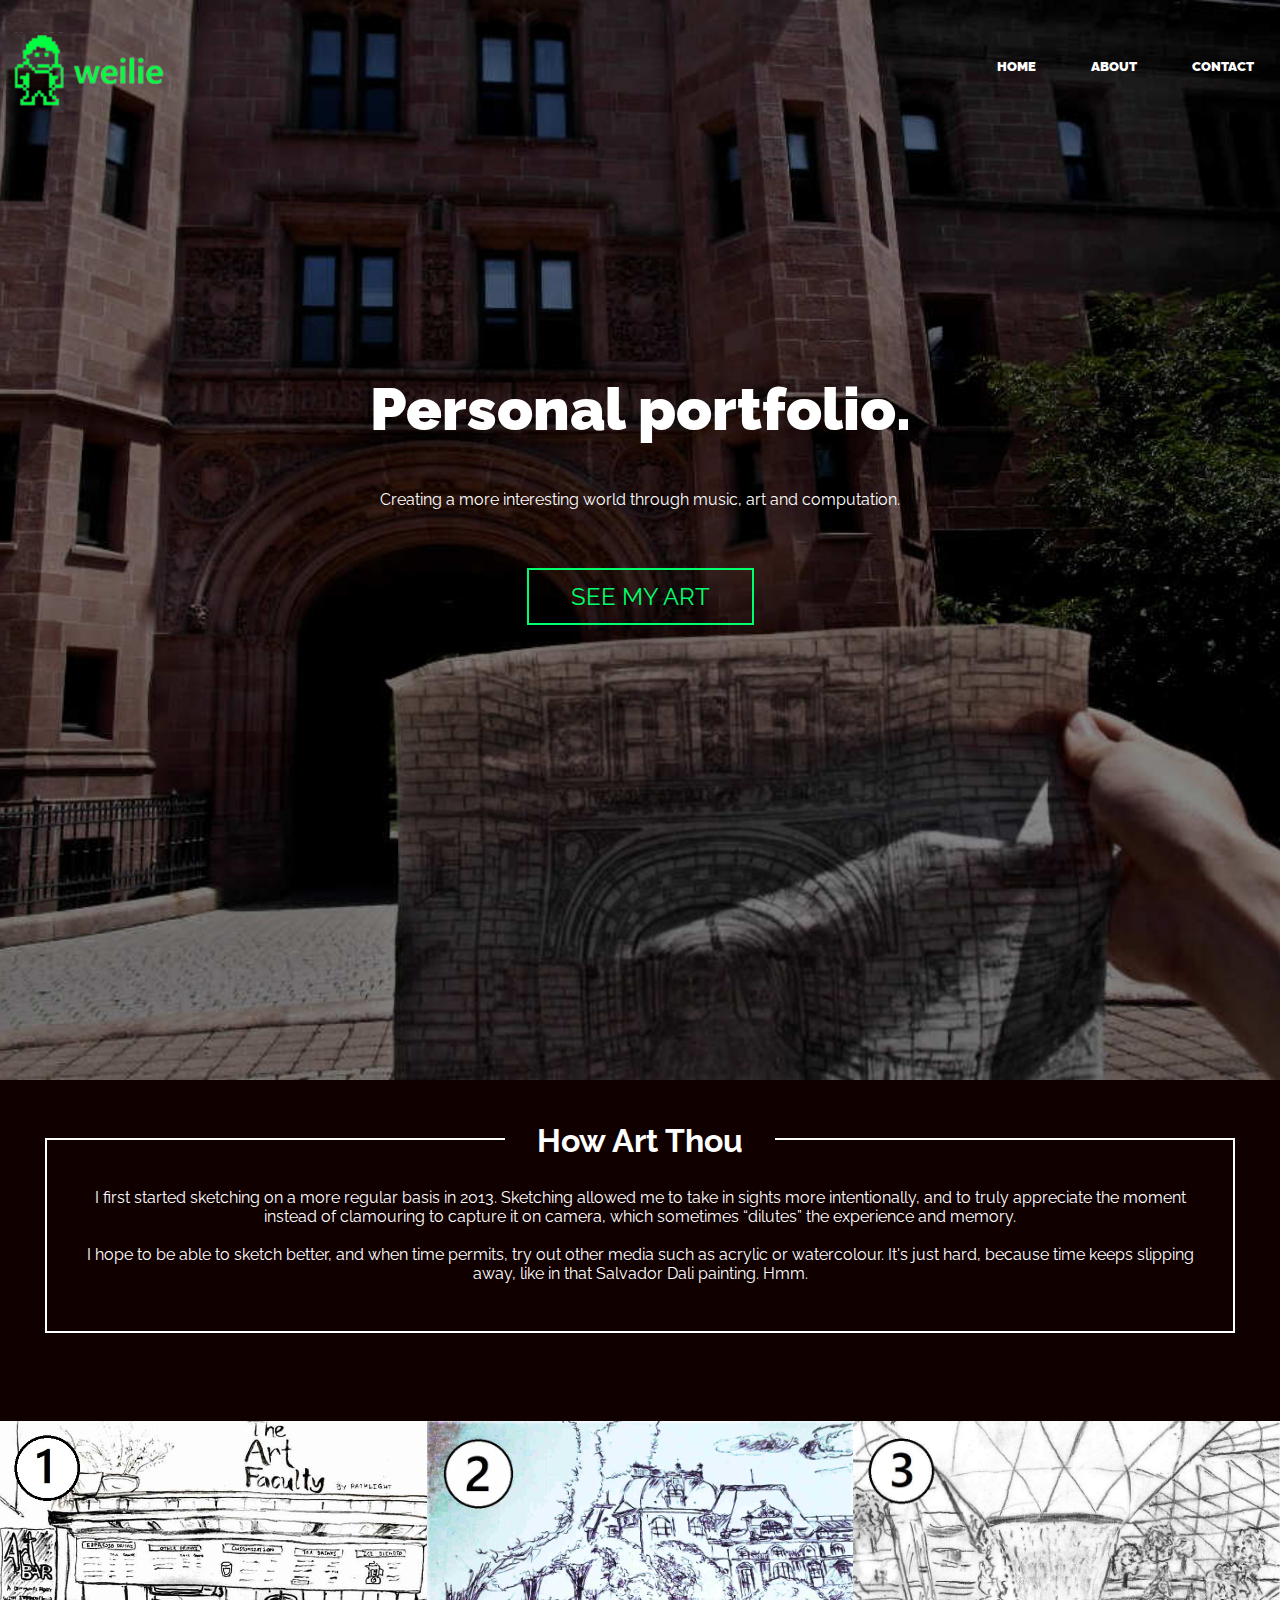
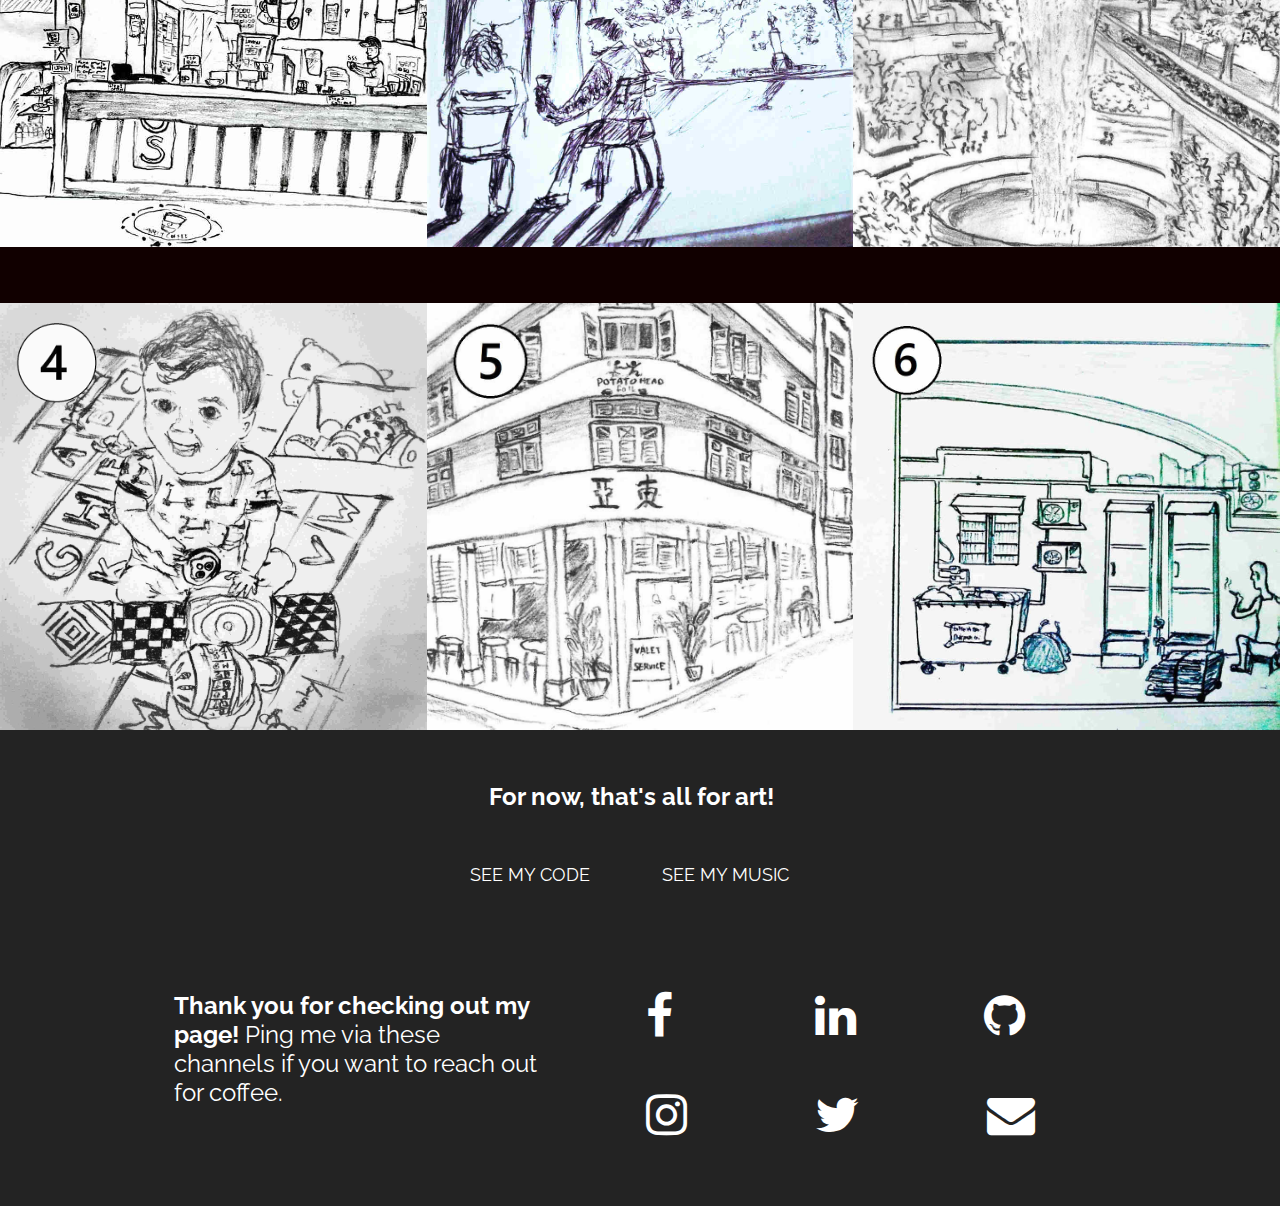
==== art-wl.html @ 9f7e986f "fixed form" ====
<!DOCTYPE html>
<html lang="en">
<head>
    <meta charset="UTF-8">
    <meta name="viewport" content="width=device-width, initial-scale=1.0">
    <title>Weilie</title>
    <link href="styles-art-wl.css" rel="stylesheet" type="text/css">
    <link rel="stylesheet" href="https://cdnjs.cloudflare.com/ajax/libs/font-awesome/4.7.0/css/font-awesome.min.css">
</head>

<body>

<header>
    <img src="img/logo-green-nobg.png" alt="WL Jumbotron" class="logo" height="75" width="180">
    <nav>
        <ul>
        <li><a href="index.html">Home</a></li>
        <li><a href="#portfolio">About</a></li>
        <li><a href="#footer">Contact</a></li>
        </ul>
    </nav>
</header>

<section class="home-hero-code">
    <div class="container">
        <h1 class="title">Personal portfolio.</h1>
        <p class="title-small"> Creating a more interesting world through music, art and computation.</p>
        <a href="#item1" class="button button-accent">See my art</a> 
    </div>
</section>
    
<section class="portfolio" id="portfolio">
    <h1>How Art Thou</h1>
    <p class="title-small">I first started sketching on a more regular basis in 2013. Sketching allowed me to take in sights more intentionally, and to truly appreciate the moment instead of clamouring to capture it on camera, which sometimes “dilutes” the experience and memory. 
            <br><br>I hope to be able to sketch better, and when time permits, try out other media such as acrylic or watercolour. It's just hard, because time keeps slipping away, like in that Salvador Dali painting. Hmm.
    </p>
        <!--portfolio item 1-->
    <figure class="port-item" id="item1">
        <img src="img/art/artfaculty/artfaccover.jpg" alt="portfolio item">
        <figcaption class="port-desc">
            <p>The Art Faculty</b></p>
            <a href="#popup1" class = "button button-port button-small">View here</a>
        </figcaption>
    </figure>

    <!--portfolio item 2-->
    <figure class="port-item" id="item2">
        <img src="img/art/jardin/jardincover.jpg" alt="portfolio item">
        <figcaption class="port-desc">
            <p>Jardin des Tuileries, 2014</b></p>
            <a href="#popup2" class = "button button-port button-small">View here</a>
        </figcaption>
    </figure>

    <!--portfolio item 3-->
    <figure class="port-item" id="item3">
            <img src="img/art/jewel/jewelcover.jpg" alt="portfolio item">
            <figcaption class="port-desc">
                <p>Changi Jewel, 2019</b></p>
                <a href="#popup3" class = "button button-port button-small">View here</a>
            </figcaption>
        </figure>

    <!--portfolio item 4-->
    <figure class="port-item" id="item4">
        <img src="img/art/son/soncover.jpg" alt="portfolio item">
        <figcaption class="port-desc">
            <p>Toddler, 2015</p>
            <a href="#popup4" class = "button button-port button-small">View here</a>
        </figcaption>
    </figure>
    
    <!--portfolio item 5-->
    <figure class="port-item" id="item5">
        <img src="img/art/tongah/tongahcover.jpg" alt="portfolio item">
        <figcaption class="port-desc">
            <p>Tong Ah Eating House, 2019</p>
            <a href="#popup5" class = "button button-port button-small">View here</a>
        </figcaption>
    </figure>

        <!--portfolio item 6-->
        <figure class="port-item" id="item6">
            <img src="img/art/inequality/inequalitycover.jpg" alt="portfolio item">
            <figcaption class="port-desc">
                <p>Inequality, A Diptych, 2017</p>
                <a href="#popup6" class = "button button-port button-small">View here</a>
            </figcaption>
        </figure>
</section>

<!--Pop-ups-->
<section class="portfolio">
    
    <div id="popup1" class="overlay">
        <div class="popup">
            <h2>The Art Faculty</h2>
            <a class="close" href="#item2">&times;</a>
            <div class="content">
            <div class="content-try">
                <img src="img/art/artfaculty/artfaculty.jpg" width= 80%>
            <br><br>I made this sketch on a leisurely Saturday afternoon at the Art Faculty in August 2018. The Art Faculty is an enterprise by the Autism Resource Centre, providing opportunities to youth with autism and related challenges.
            </div>
            <br><br>
            </div>
        </div>
    </div>

    <div id="popup2" class="overlay">
            <div class="popup">
                <h2>Jardin des Tuileries, <br>Paris 2014</h2>
                <a class="close" href="#item3">&times;</a>
                <div class="content">
                <div class="content-try">
                    <img src="img/art/jardin/jardin.jpg" width= 80%>
                <br><br>People-watching at the Jardin des Tuileries, Paris, 2014. Had the freshest picnic in my life ever.
                </div>
                <br><br>
            </div>
        </div>
    </div>


    <div id="popup3" class="overlay">
        <div class="popup">
            <h2>Changi Jewel, 2019</h2>
            <a class="close" href="#item4">&times;</a>
            <div class="content">
            <div class="content-try">
                <img src="img/art/jewel/jewel2.jpg" width= 80%>
            <br>
            <br>Changi Jewel opened its doors to visitors in April 2019. I had a restful afternoon taking in the sights and putting them on paper.
            </div>
            
            <br><br>
            
            </div>
        </div>
    </div>

    <div id="popup4" class="overlay">
        <div class="popup">
            <h2>Toddler, 2015</h2>
            <a class="close" href="#item5">&times;</a>
            <div class="content">
            <div class="content-try">
                <img src="img/art/son/son.jpg" width= 80%>
            <br>
            <br>My friend Karthik had his firstborn child in 2015 and I made a sketch of him.
            </div>
            <br><br>
            </div>
        </div>
    </div>

    <div id="popup5" class="overlay">
            <div class="popup">
                <h2>Tong Ah Eating House, 2019</h2>
                <a class="close" href="#item6">&times;</a>
                <div class="content">
                <div class="content-try">
                    <img src="img/art/tongah/TongAh1.jpeg" width= 80%>
                <br>
                <br>An iconic building at Tanjong Pagar. Tong Ah Eating House is home to Potato Head Folk, an interesting burger place and rooftop bar.
                </div>
                <br><br>
                </div>
            </div>
        </div>

    <div id="popup6" class="overlay">
        <div class="popup">
            <h2>Inequality, A Diptych</h2>
            <a class="close" href="#footer">&times;</a>
            <div class="content">
            <div class="content-try">
                <img src="img/art/inequality/inequality.jpg" width= 80%>
            <br>
            <br>As a sociology student, I have always been very intrigued in issues surrounding inequality. This diptych was birthed out of that interest. At the same time, it is also a lament. 
            <br><br>The idea for this came about when I stepped out of Bugis Plus one evening in 2017 to see a large rainbow. I was aware of the sparkling, glitzy mall behind me, MBS in the background, and the hawker centre in front of me where some elderly men were chatting over beer. 
            <br><br>I couldn't help but wonder how each person saw the same rainbow.
            </div>
            <br><br>
            </div>
        </div>
    </div>

    <div id="contact" class="overlay">
        <div class="popup">
            <a class="close" href="#footer">&times;</a>
            <h2>Contact Me!</h2>
            <div class="container">  
                <form id="gform" action="https://script.google.com/macros/s/AKfycby-_PpFKDD_Gurnl_1hBFyM7HdWOeerOywKyCgL9xFHkyn76Q6Y/exec" method="post">
                  <h4>I'd love to hear from you!</h4>
                  <fieldset>
                    <input placeholder="Your name" name ="name" type="text" tabindex="1" required autofocus>
                  </fieldset>
                  <fieldset>
                    <input placeholder="Your Email Address" name ="email" type="email" tabindex="2" required>
                  </fieldset>
                    <textarea placeholder="Type your message here...." name ="message" tabindex="3" required></textarea>
                  </fieldset>
                  <fieldset>
                    <button name="submit" type="submit" id="contact-submit" data-submit="...Sending">Submit</button>
                  </fieldset>
                  </div>
                </form>
            </div>
        </div>
    </div>

</section>

<section class="other-segments">
        <h2>For now, that's all for art!</h2>
        <a href="code-wl.html" class="button-others">See my code</a> 
        <a href="music-wl.html" class="button-others">See my music</a> 
</section>

<footer id="footer">
	<div class="container">
		<div class="col-3">
            <strong>Thank you for checking out my page!</strong> Ping me via these channels if you want to reach out for coffee.</p>
		</div>

		<div class="col-1">
			<ul class="unstyled-list">
                <a href="https://www.facebook.com/weilie.tan.7" class="fa fa-3x fa-facebook"></a>
                <br>
			</ul>
		</div>

		<div class="col-1">
			<ul class="unstyled-list">
                <a href="https://www.linkedin.com/in/tanweilie/" class="fa fa-3x fa-linkedin"></a>
			</ul>
		</div>

		<div class="col-1">
			<ul class="unstyled-list">
                <a href="https://github.com/tanw89" class="fa fa-3x fa-github"></a>
			</ul>
        </div>
        
        <div class="col-1">
            <ul class="unstyled-list">
                <a href="https://www.instagram.com/tanw1/" class="fa fa-3x fa-instagram"></a>
            </ul>
        </div>

        <div class="col-1">
            <ul class="unstyled-list">
                <a href="https://twitter.com/tanwtwit" class="fa fa-3x fa-twitter"></a>
            </ul>
        </div>
        
        <div class="col-1">
            <ul class="unstyled-list">
                <a href="#contact" class="fa fa-3x fa-envelope"></a>
            </ul>
        </div>

	</div>
</footer>

</body>
</html>
---- styles-art-wl.css ----
@import url('https://fonts.googleapis.com/css?family=Raleway:300,400,700,900');
html {
	scroll-behavior: smooth;
}

* {
	box-sizing: border-box;
}

body {
	margin: 0;
	font-family: 'Raleway', sans-serif;
	text-align: center;
}

img {
	max-width: 100%;
	height: auto;
}

.container {
	width: 95%;
	max-width: 70em;
	margin: 0 auto;
}

.clearfix::after, section::after, footer::after {
	content: '';
	display: block;
	clear: both;
}

/* Column system
=================== */

[class^=col-] {
	width: 100%;
	margin-top: 3em;
}

[class^=col-]:first-child {
	margin-top: 0;
}

.col-3 {
	margin-left: -0.1em;
	padding-left: 2em;
	padding-right: 1.2em;
}

.col-1 {
	width: 33.333334%;
	float: left;
	padding-left: 2em;
	margin-left: -0.4em;
}

@media (min-width: 40rem) {
	[class^=col-] {
		float: left;
		padding: .8em .8em;
		margin-top: 0;
	}
	[class^=col-]:first-child {
		padding-left: 4em;
		padding-right: 4em;
	}
	[class^=col-]:last-child {
		padding-left: 0.8em;
		padding-right: 0.8em;
	}
	.col-3 {
		width: 50%;
		padding-top: 1.7em;
		font-size: 1.5rem;
	}
	.col-1 {
		width: 15.6666%;
		margin-top: 1.8em;
		padding-bottom: 0.6em;
		padding-left: 0.6em;
	}
}

/* typography */

.title {
	font-size: 2.5rem;
	margin-bottom: 0.5em;
	font-weight: 900;
	margin-top: 1em;
	text-align: center;
	display: inline-block;
}

.title-small {
	margin-bottom: 3.7em;
	display: block;
	font-size: .9em;
}

.unstyled-list {
	margin: 0;
	padding: 0;
	list-style-type: none;
}

@media (min-width:60rem) {
	.title {
		font-size: 3.7rem;
	}
	.title-small {
		font-size: 1rem;
	}
}

/*===============buttons======================*/

.button {
	display: inline-block;
	font-size: 1.15rem;
	text-decoration: none;
	text-transform: uppercase;
	border-width: 2px;
	border-style: solid;
	padding: .5em 1.75em;
}

.button-small {
	font-size: .7rem;
	font-weight: 700;
}

@media (min-width: 60rem) {
	.button {
		font-size: 1.5rem;
	}
}

.button-accent {
	color: #00ff6c;
	border-color: #00ff6c;
}

.button-accent:hover, .button-accent:focus {
	background: #00ff6c;
	color: #232323;
}

.button-port {
	color: #e6005c;
	border-color: #e6005c;
}

.button-port:hover, .button-port:focus {
	background: #e6005c;
	color: #232323;
}

.button-others {
	color: #FFF;
	display: inline-block;
	font-size: 1.15rem;
	font-weight: 400;
	text-decoration: none;
	text-transform: uppercase;
	padding-top: .5em;
	padding-bottom: .5em;
	padding-left: 1.75em;
	padding-right: 1.95em;
}

.button-others:hover, .button-others:focus {
	background: #FFF;
	color: #232323;
}

/* header */

header {
	position: absolute;
	left: 0;
	right: 0;
	margin-top: 2em;
}

/*nav*/

nav ul {
	margin: 0;
	padding: 0;
	list-style: none;
}

nav li {
	display: inline-block;
	margin-top: 1.5em;
}

nav a {
	font-weight: 900;
	text-decoration: none;
	text-transform: uppercase;
	padding: 2em;
	color: #FFFFFF;
	font-size: .8rem;
}

nav a:hover, nav a:focus {
	color: #DDD;
}

@media (min-width:60rem) {
	.logo {
		float: left;
	}
	nav {
		float: right;
	}
}

/* home hero */

.home-hero-code {
	background-image: url(img/art2.jpg);
	background-size: cover;
	background-position: center;
	padding: 17em 0em;
	height: 100vh;
	color: #FFF;
}

@media (min-width: 60rem) {
	.home-hero-code {
		height: 120vh;
		padding-top: 35vh;
	}
}

@media (max-height: 670px) {
	.home-hero-code {
		height: 120vh;
		padding-top: 12em;
		padding-bottom: 0em;
	}
}



/*============ portfolio ===============*/

/* portfolio
=================== */

.portfolio {
	margin: 0em;
	background-color: #110000;
	color: #FFF;
}

.portfolio h1 {
	margin: 0em 0em;
	padding-top: 0.6em;
	padding-bottom: 0.2em;
	padding-left: 1em;
	padding-right: 1em;
	color: #FFF;
	top: 0.7em;
	position: relative;
	background-color: #110000;
	display: inline-block;
}

.portfolio p {
	border: 2px solid #FFF;
	margin-top: -0.3em;
	margin-bottom: 2em;
	margin-left: 2.8em;
	margin-right: 2.8em;
	padding-top: 3em;
	padding-bottom: 3em;
	padding-left: 2em;
	padding-right: 2em;
	color: #FFF;
}

.port-item {
	margin: 0;
	padding-left: 0em;
	padding-right: 0em;
	background-color: #232323;
	position: relative;
	padding-bottom: 0em;
	margin-top: 3.5em;
	border-color: #232323;
}

.port-item img {
	display: block;
	max-width: 100%;
}

.port-item p {
	border: 0;
	padding: 1.5em;
}

.port-desc {
	position: absolute;
	z-index: 0;
	bottom: 0em;
	left: 0em;
	right: 0em;
	color: white;
	background: rgba(0, 0, 0, .75);
	padding-bottom: 2em;
}

.port-desc p {
	margin: 1em;
	font-size: 1.25em;
}

/*modal window*/

.overlay {
	position: fixed;
	top: 0;
	bottom: 0;
	left: 0;
	right: 0;
	background: rgba(0, 0, 0, 0.9);
	visibility: hidden;
	opacity: 0;
}

.overlay:target {
	visibility: visible;
	opacity: 1;
	transition: opacity 500ms;
}

.popup {
	margin: 70px auto;
	padding: 1em;
	background: #fff;
	border-radius: 5px;
	width: 60%;
	height: 80%;
	position: relative;
	transition: all 1s ease-in-out;
}

.popup h2 {
	margin-top: 1em;
	margin-bottom: 1.5em;
	color: #333;
	font-family: Tahoma, Arial, sans-serif;
}

.popup .close {
	position: absolute;
	top: 5px;
	right: 20px;
	transition: all 200ms;
	font-size: 40px;
	font-weight: bold;
	text-decoration: none;
	color: #333;
}

.popup .close:hover {
	color: #06D85F;
}

.popup .content {
	max-height: 75%;
	margin-left: 1.5em;
	margin-right: 0.3em;
	padding-right: 1em;
	font-size: 1em;
	overflow: auto;
	color: #333;
	text-align: left;
}

.content-try{
	text-align: center;
}


@media screen and (max-width: 700px) {
	.box {
		width: 70%;
	}
	.popup {
		width: 80%;
	}
}

@media (min-width: 20rem) {
	.box {
		width: 80%;
	}
	.popup {
		width: 70%;
	}
}

@media (max-width: 60rem) {
	.box {
		width: 80%;
	}
	.popup {
		width: 90%;
		height: 80%;
	}
}

@media (min-width: 37rem) {
	.port-item {
		width: 50%;
		float: left;
	}
}

@media (min-width: 60rem) {
	.port-item {
		width: 33.333333334%;
		overflow: hidden;
	}
	.port-desc {
		transform: translateY(150%);
	}
	.port-item:hover .port-desc {
		transform: translateY(0%);
		transition: all ease-in-out 250ms;
	}
}@media (max-height: 700px) {
	.port-item {
		margin-top: 3.5em;
		border-color: #232323;
	}
}



/* Other segments 
====================*/

.other-segments {
	padding-top: 2em;
	padding-bottom: 0em;
	padding-left: 0.1em;
	padding-right: 1.2em;
	background: #232323;
}

.other-segments h2 {
	color: #FFF;
	padding-bottom: 1em;
}



/* Footer
=================== */

footer {
	background: #232323;
	color: #fff;
	text-align: left;
	padding: 3.5em 0;
}

.fa {
	padding-right: 0.1em;
	padding-left: 0.1em;
	font-size: 0.5em;
	width: 0.5em;
	text-align: center;
	text-decoration: none;
}

.fa:hover {
	opacity: 0.7;
}

.fa-facebook {
	background: #232323;
	color: #FFF;
}

.fa-linkedin {
	background: #232323;
	color: #FFF;
}

.fa-twitter {
	background: #232323;
	color: #FFF;
}

.fa-instagram {
	background: #232323;
	color: #FFF;
}

.fa-github {
	background: #232323;
	color: #FFF;
}

.fa-envelope {
	background: #232323;
	color: #FFF;
}

/* Contact Form
=================== */
#contact input[type="text"],
#contact input[type="email"],
#contact textarea,
#contact button[type="submit"] {
  font: 400 12px/16px "Raleway";
}

#contact h4 {
	color: #232323;
	font-size: 1.2em;
	font-weight: 400;
  }

fieldset {
	border: medium none !important;
	margin: 0 0 10px;
	min-width: 100%;
	padding: 0;
	width: 100%;
  }

  #contact input[type="text"],
  #contact input[type="email"]{
	width: 100%;
	border: 1px solid #ccc;
	background: #FFF;
	margin: 0 0 5px;
	padding: 10px;
	font-size: 1.15em;
  }

  #contact textarea {
	width: 100%;
	height: 30vh;
	border: 1px solid #ccc;
	background: #FFF;
	margin: 0 0 5px;
	padding: 10px;
	font-size: 1.15em;
  }
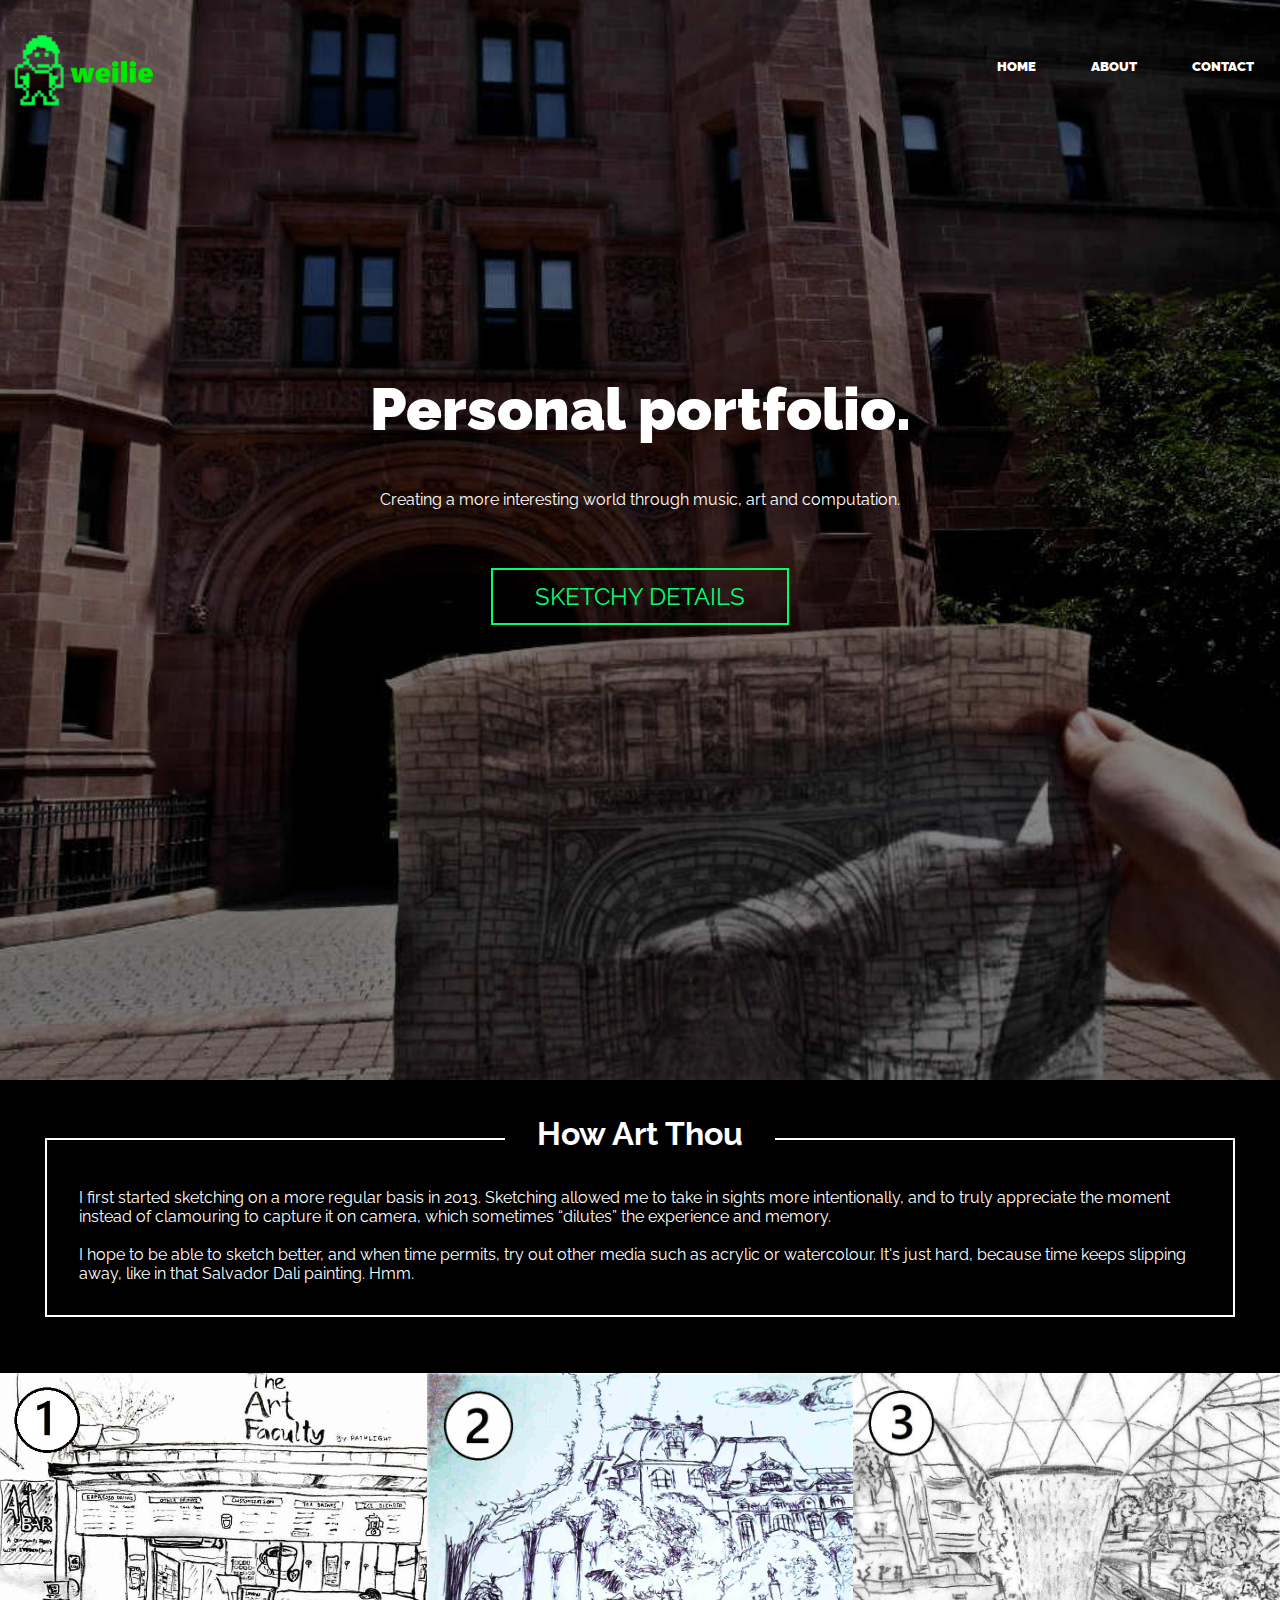
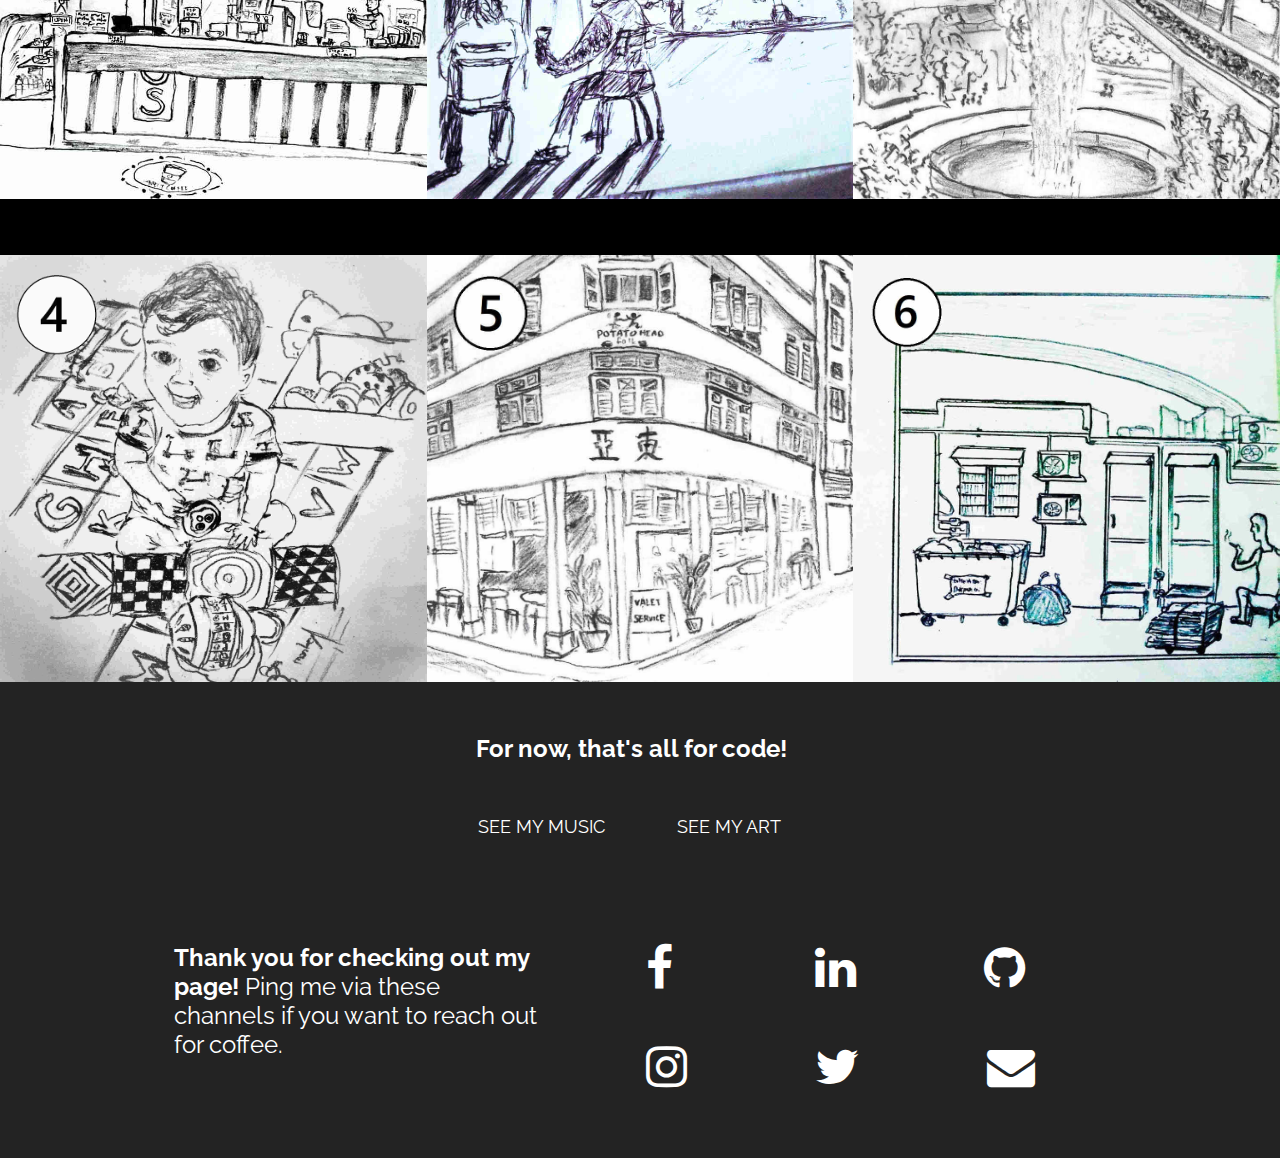
==== commit 6791ec84: "code page completed" ====
--- a/art-wl.html
+++ b/art-wl.html
@@ -1,267 +1,356 @@
 <!DOCTYPE html>
 <html lang="en">
+
 <head>
     <meta charset="UTF-8">
     <meta name="viewport" content="width=device-width, initial-scale=1.0">
     <title>Weilie</title>
-    <link href="styles-art-wl.css" rel="stylesheet" type="text/css">
+    <link href="styles-page-wl.css" rel="stylesheet" type="text/css">
     <link rel="stylesheet" href="https://cdnjs.cloudflare.com/ajax/libs/font-awesome/4.7.0/css/font-awesome.min.css">
 </head>
 
+<script>
+
+    function noscroll() {
+        document.body.style.overflow = "hidden";
+    }
+
+    function canscroll() {
+        document.body.style.overflow = "scroll";
+    }
+</script>
+
 <body>
 
-<header>
-    <img src="img/logo-green-nobg.png" alt="WL Jumbotron" class="logo" height="75" width="180">
-    <nav>
-        <ul>
-        <li><a href="index.html">Home</a></li>
-        <li><a href="#portfolio">About</a></li>
-        <li><a href="#footer">Contact</a></li>
-        </ul>
-    </nav>
-</header>
-
-<section class="home-hero-code">
-    <div class="container">
-        <h1 class="title">Personal portfolio.</h1>
-        <p class="title-small"> Creating a more interesting world through music, art and computation.</p>
-        <a href="#item1" class="button button-accent">See my art</a> 
-    </div>
-</section>
-    
-<section class="portfolio" id="portfolio">
-    <h1>How Art Thou</h1>
-    <p class="title-small">I first started sketching on a more regular basis in 2013. Sketching allowed me to take in sights more intentionally, and to truly appreciate the moment instead of clamouring to capture it on camera, which sometimes “dilutes” the experience and memory. 
-            <br><br>I hope to be able to sketch better, and when time permits, try out other media such as acrylic or watercolour. It's just hard, because time keeps slipping away, like in that Salvador Dali painting. Hmm.
-    </p>
+    <header>
+        <img src="img/logo-green-nobg.png" alt="WL Jumbotron" class="logo" height="75" width="180">
+        <nav>
+            <ul>
+                <li><a href="index.html">Home</a></li>
+                <li><a href="#page-about">About</a></li>
+                <li><a href="#footer">Contact</a></li>
+            </ul>
+        </nav>
+    </header>
+
+    <section class="home-hero-page" style="background-image: url(img/art2.jpg)">
+        <div class="container">
+            <h1 class="title">Personal portfolio.</h1>
+            <p class="title-small"> Creating a more interesting world through music, art and computation.</p>
+            <a href="#page-about" class="button button-accent">Sketchy Details</a>
+        </div>
+    </section>
+
+    <section class="page-about" id="page-about">
+        <h1>How Art Thou</h1>
+        <div class="page-title-small"> I first started sketching on a more regular basis in 2013. Sketching allowed me
+            to take in sights more intentionally, and to truly appreciate the moment instead of clamouring to capture it
+            on camera, which sometimes “dilutes” the experience and memory.
+            <br><br>I hope to be able to sketch better, and when time permits, try out other media such as acrylic or
+            watercolour. It's just hard, because time keeps slipping away, like in that Salvador Dali painting. Hmm.
+        </div>
+    </section>
+
+    <section class="portfolio" id="portfolio">
         <!--portfolio item 1-->
-    <figure class="port-item" id="item1">
-        <img src="img/art/artfaculty/artfaccover.jpg" alt="portfolio item">
-        <figcaption class="port-desc">
-            <p>The Art Faculty</b></p>
-            <a href="#popup1" class = "button button-port button-small">View here</a>
-        </figcaption>
-    </figure>
-
-    <!--portfolio item 2-->
-    <figure class="port-item" id="item2">
-        <img src="img/art/jardin/jardincover.jpg" alt="portfolio item">
-        <figcaption class="port-desc">
-            <p>Jardin des Tuileries, 2014</b></p>
-            <a href="#popup2" class = "button button-port button-small">View here</a>
-        </figcaption>
-    </figure>
-
-    <!--portfolio item 3-->
-    <figure class="port-item" id="item3">
+        <figure class="port-item" id="item1">
+            <img src="img/art/artfaculty/artfaccover.jpg" alt="portfolio item">
+            <figcaption class="port-desc">
+                <p>The Art Faculty</b></p>
+                <a href="#popup1" class="button button-port button-small">View here</a>
+            </figcaption>
+        </figure>
+
+        <!--portfolio item 2-->
+        <figure class="port-item" id="item2">
+            <img src="img/art/jardin/jardincover.jpg" alt="portfolio item">
+            <figcaption class="port-desc">
+                <p>Jardin des Tuileries, 2014</b></p>
+                <a href="#popup2" class="button button-port button-small">View here</a>
+            </figcaption>
+        </figure>
+
+        <!--portfolio item 3-->
+        <figure class="port-item" id="item3">
             <img src="img/art/jewel/jewelcover.jpg" alt="portfolio item">
             <figcaption class="port-desc">
                 <p>Changi Jewel, 2019</b></p>
-                <a href="#popup3" class = "button button-port button-small">View here</a>
-            </figcaption>
-        </figure>
-
-    <!--portfolio item 4-->
-    <figure class="port-item" id="item4">
-        <img src="img/art/son/soncover.jpg" alt="portfolio item">
-        <figcaption class="port-desc">
-            <p>Toddler, 2015</p>
-            <a href="#popup4" class = "button button-port button-small">View here</a>
-        </figcaption>
-    </figure>
-    
-    <!--portfolio item 5-->
-    <figure class="port-item" id="item5">
-        <img src="img/art/tongah/tongahcover.jpg" alt="portfolio item">
-        <figcaption class="port-desc">
-            <p>Tong Ah Eating House, 2019</p>
-            <a href="#popup5" class = "button button-port button-small">View here</a>
-        </figcaption>
-    </figure>
+                <a href="#popup3" class="button button-port button-small">View here</a>
+            </figcaption>
+        </figure>
+
+        <!--portfolio item 4-->
+        <figure class="port-item" id="item4">
+            <img src="img/art/son/soncover.jpg" alt="portfolio item">
+            <figcaption class="port-desc">
+                <p>Toddler, 2015</p>
+                <a href="#popup4" class="button button-port button-small">View here</a>
+            </figcaption>
+        </figure>
+
+        <!--portfolio item 5-->
+        <figure class="port-item" id="item5">
+            <img src="img/art/tongah/tongahcover.jpg" alt="portfolio item">
+            <figcaption class="port-desc">
+                <p>Tong Ah Eating House, 2019</p>
+                <a href="#popup5" class="button button-port button-small">View here</a>
+            </figcaption>
+        </figure>
 
         <!--portfolio item 6-->
         <figure class="port-item" id="item6">
             <img src="img/art/inequality/inequalitycover.jpg" alt="portfolio item">
             <figcaption class="port-desc">
                 <p>Inequality, A Diptych, 2017</p>
-                <a href="#popup6" class = "button button-port button-small">View here</a>
-            </figcaption>
-        </figure>
-</section>
-
-<!--Pop-ups-->
-<section class="portfolio">
-    
-    <div id="popup1" class="overlay">
-        <div class="popup">
-            <h2>The Art Faculty</h2>
-            <a class="close" href="#item2">&times;</a>
-            <div class="content">
-            <div class="content-try">
-                <img src="img/art/artfaculty/artfaculty.jpg" width= 80%>
-            <br><br>I made this sketch on a leisurely Saturday afternoon at the Art Faculty in August 2018. The Art Faculty is an enterprise by the Autism Resource Centre, providing opportunities to youth with autism and related challenges.
-            </div>
-            <br><br>
-            </div>
-        </div>
-    </div>
-
-    <div id="popup2" class="overlay">
-            <div class="popup">
-                <h2>Jardin des Tuileries, <br>Paris 2014</h2>
-                <a class="close" href="#item3">&times;</a>
-                <div class="content">
-                <div class="content-try">
-                    <img src="img/art/jardin/jardin.jpg" width= 80%>
-                <br><br>People-watching at the Jardin des Tuileries, Paris, 2014. Had the freshest picnic in my life ever.
-                </div>
-                <br><br>
-            </div>
-        </div>
-    </div>
-
-
-    <div id="popup3" class="overlay">
-        <div class="popup">
-            <h2>Changi Jewel, 2019</h2>
-            <a class="close" href="#item4">&times;</a>
-            <div class="content">
-            <div class="content-try">
-                <img src="img/art/jewel/jewel2.jpg" width= 80%>
-            <br>
-            <br>Changi Jewel opened its doors to visitors in April 2019. I had a restful afternoon taking in the sights and putting them on paper.
-            </div>
-            
-            <br><br>
-            
-            </div>
-        </div>
-    </div>
-
-    <div id="popup4" class="overlay">
-        <div class="popup">
-            <h2>Toddler, 2015</h2>
-            <a class="close" href="#item5">&times;</a>
-            <div class="content">
-            <div class="content-try">
-                <img src="img/art/son/son.jpg" width= 80%>
-            <br>
-            <br>My friend Karthik had his firstborn child in 2015 and I made a sketch of him.
-            </div>
-            <br><br>
-            </div>
-        </div>
-    </div>
-
-    <div id="popup5" class="overlay">
-            <div class="popup">
-                <h2>Tong Ah Eating House, 2019</h2>
-                <a class="close" href="#item6">&times;</a>
-                <div class="content">
-                <div class="content-try">
-                    <img src="img/art/tongah/TongAh1.jpeg" width= 80%>
-                <br>
-                <br>An iconic building at Tanjong Pagar. Tong Ah Eating House is home to Potato Head Folk, an interesting burger place and rooftop bar.
-                </div>
-                <br><br>
-                </div>
-            </div>
-        </div>
-
-    <div id="popup6" class="overlay">
-        <div class="popup">
-            <h2>Inequality, A Diptych</h2>
-            <a class="close" href="#footer">&times;</a>
-            <div class="content">
-            <div class="content-try">
-                <img src="img/art/inequality/inequality.jpg" width= 80%>
-            <br>
-            <br>As a sociology student, I have always been very intrigued in issues surrounding inequality. This diptych was birthed out of that interest. At the same time, it is also a lament. 
-            <br><br>The idea for this came about when I stepped out of Bugis Plus one evening in 2017 to see a large rainbow. I was aware of the sparkling, glitzy mall behind me, MBS in the background, and the hawker centre in front of me where some elderly men were chatting over beer. 
-            <br><br>I couldn't help but wonder how each person saw the same rainbow.
-            </div>
-            <br><br>
-            </div>
-        </div>
-    </div>
-
-    <div id="contact" class="overlay">
-        <div class="popup">
-            <a class="close" href="#footer">&times;</a>
-            <h2>Contact Me!</h2>
-            <div class="container">  
-                <form id="gform" action="https://script.google.com/macros/s/AKfycby-_PpFKDD_Gurnl_1hBFyM7HdWOeerOywKyCgL9xFHkyn76Q6Y/exec" method="post">
-                  <h4>I'd love to hear from you!</h4>
-                  <fieldset>
-                    <input placeholder="Your name" name ="name" type="text" tabindex="1" required autofocus>
-                  </fieldset>
-                  <fieldset>
-                    <input placeholder="Your Email Address" name ="email" type="email" tabindex="2" required>
-                  </fieldset>
-                    <textarea placeholder="Type your message here...." name ="message" tabindex="3" required></textarea>
-                  </fieldset>
-                  <fieldset>
-                    <button name="submit" type="submit" id="contact-submit" data-submit="...Sending">Submit</button>
-                  </fieldset>
-                  </div>
-                </form>
-            </div>
-        </div>
-    </div>
-
-</section>
-
-<section class="other-segments">
-        <h2>For now, that's all for art!</h2>
-        <a href="code-wl.html" class="button-others">See my code</a> 
-        <a href="music-wl.html" class="button-others">See my music</a> 
-</section>
-
-<footer id="footer">
-	<div class="container">
-		<div class="col-3">
-            <strong>Thank you for checking out my page!</strong> Ping me via these channels if you want to reach out for coffee.</p>
-		</div>
-
-		<div class="col-1">
-			<ul class="unstyled-list">
-                <a href="https://www.facebook.com/weilie.tan.7" class="fa fa-3x fa-facebook"></a>
-                <br>
-			</ul>
-		</div>
-
-		<div class="col-1">
-			<ul class="unstyled-list">
-                <a href="https://www.linkedin.com/in/tanweilie/" class="fa fa-3x fa-linkedin"></a>
-			</ul>
-		</div>
-
-		<div class="col-1">
-			<ul class="unstyled-list">
-                <a href="https://github.com/tanw89" class="fa fa-3x fa-github"></a>
-			</ul>
-        </div>
-        
-        <div class="col-1">
-            <ul class="unstyled-list">
-                <a href="https://www.instagram.com/tanw1/" class="fa fa-3x fa-instagram"></a>
-            </ul>
-        </div>
-
-        <div class="col-1">
-            <ul class="unstyled-list">
-                <a href="https://twitter.com/tanwtwit" class="fa fa-3x fa-twitter"></a>
-            </ul>
-        </div>
-        
-        <div class="col-1">
-            <ul class="unstyled-list">
-                <a href="#contact" class="fa fa-3x fa-envelope"></a>
-            </ul>
-        </div>
-
-	</div>
-</footer>
+                <a href="#popup6" class="button button-port button-small">View here</a>
+            </figcaption>
+        </figure>
+    </section>
+
+    <!--Pop-ups-->
+    <section class="portfolio">
+
+        <div id="popup1" class="overlay">
+            <div class="popup">
+                <h2>The Art Faculty, 2017</h2>
+                <a class="close" href="#item2" onclick="canscroll()">&times;</a>
+                <div class="content">
+                    <div class="content-try">
+                        <img src="img/art/artfaculty/artfaculty.jpg" width=80%>
+                    </div>
+                    <br><br>I made this sketch on a leisurely Saturday afternoon at the Art Faculty in August 2018. The
+                    Art Faculty is an enterprise by the Autism Resource Centre, providing opportunities to youth with
+                    autism and related challenges.
+                    <br><br>
+                </div>
+            </div>
+        </div>
+
+        <div id="popup2" class="overlay">
+            <div class="popup">
+                <h2>Jardin des Tuileries, <br> 2014</h2>
+                <a class="close" href="#item3" onclick="canscroll()">&times;</a>
+                <div class="content">
+                    <div class="content-try">
+                        <img src="img/art/jardin/jardin.jpg" width=80%>
+                    </div>
+                    <br><br>People-watching at the Jardin des Tuileries, Paris, 2014. Had the freshest picnic in my life
+                    ever.
+                    <br><br>
+                </div>
+            </div>
+        </div>
+
+
+        <div id="popup3" class="overlay">
+            <div class="popup">
+                <h2>Changi Jewel, 2019</h2>
+                <a class="close" href="#item4" onclick="canscroll()">&times;</a>
+                <div class="content">
+                    <div class="content-try">
+                        <img src="img/art/jewel/jewel2.jpg" width=80%>
+                    </div>
+                    <br>
+                    <br>Changi Jewel opened its doors to visitors in April 2019. I had a restful afternoon taking in the
+                    sights and putting them on paper. The trees were the toughest bit to sketch.
+                    <br><br>
+                </div>
+            </div>
+        </div>
+
+        <div id="popup4" class="overlay">
+            <div class="popup">
+                <h2>Toddler, 2015</h2>
+                <a class="close" href="#item5" onclick="canscroll()">&times;</a>
+                <div class="content">
+                    <div class="content-try">
+                        <img src="img/art/son/son.jpg" width= 80%>
+                    </div>
+                    <br>
+                    <br>My friend Karthik had his firstborn child in 2015 and I made a sketch of him.
+                </div>
+            </div>
+        </div>
+
+        <div id="popup5" class="overlay">
+            <div class="popup">
+                <h2>Tong Ah Eating <br>House, 2019</h2>
+                <a class="close" href="#item6" onclick="canscroll()">&times;</a>
+                <div class="content">
+                    <div class="content-try">
+                        <img src="img/art/tongah/TongAh1.jpeg" width= 80%>
+                    </div>
+                    <br>
+                    <br>An iconic building at Tanjong Pagar. Tong Ah Eating House is home to Potato Head Folk, an interesting burger place and rooftop bar.
+                    <br><br>
+                </div>
+            </div>
+        </div>
+
+        <div id="popup6" class="overlay">
+            <div class="popup">
+                <h2>Inequality, A Diptych<br>2017</h2>
+                <a class="close" href="#item7" onclick="canscroll()">&times;</a>
+                <div class="content">
+                    <div class="content-try">
+                        <img src="img/art/inequality/inequality.jpg" width= 80%>
+                    </div>
+                    <br>
+                    <br>As a sociology student, I have always been very intrigued by inequality. This diptych was birthed out of that interest. 
+                    <br><br>The idea for this came about when I stepped out of Bugis Plus one evening in 2017 to see a large rainbow. I was aware of the sparkling, glitzy mall behind me, MBS in the background, and the hawker centre in front of me where some elderly men were chatting over beer. 
+                    <br><br>I couldn't help but wonder how each person saw the same rainbow.
+                </div>
+            </div>
+        </div>
+
+        <div id="popup7" class="overlay">
+            <div class="popup">
+                <h2>SchemesSG, a mobile <br>assistance directory</h2>
+                <a class="close" href="#item8" onclick="canscroll()">&times;</a>
+                <div class="content">
+                    SchemesSG is a mobile app built with React Native. It is a directory of various help schemes
+                    available in Singapore, inclusive of both government schemes as well as those by private bodies or
+                    NGOs.
+                    <br><br>
+                    Although many government apps already exist to provide info on assistance, I felt that there was a
+                    gap in information regarding schemes disbursed at the private or local level, say by charitable
+                    organisations, individuals or even Members of Parliament. Hence I built a proof-of-concept directory
+                    as follows:
+                    <br><br>
+                    <br>
+                    <div class="content-try">
+                        <img src="img/code/schemessg/ezgif-info.gif" height=55%>
+                    </div>
+                    <br><br>
+                    The app also sports a simple "Add to Favourites" function made with Redux. This allows the user to
+                    go back to saved schemes for further follow-up.
+                    <br><br>
+                    <br>
+                    <div class="content-try">
+                        <img src="img/code/schemessg/ezgif-fav.gif" height=55%>
+                    </div>
+                    <br><br>
+                    I am exploring the possibility of integrating the app with a database which can be updated regularly
+                    with new scheme listings and information. Currently I am toying around with Firebase, but if you
+                    know of a better solution, please reach out to me!
+                    <br><br>
+                    <div class="content-try">
+                        <a href="#contact" target="_blank" class="button button-port">Reach out to me</a>
+                    </div>
+                    <br>
+                </div>
+            </div>
+        </div>
+
+        <div id="popup8" class="overlay">
+            <div class="popup">
+                <h2>The UX Diaries - A UX<br>review journal</h2>
+                <a class="close" href="#footer" onclick="canscroll()">&times;</a>
+                <div class="content">
+                    The UX Diaries is a journal where I record my experience and reflections of using government apps.
+                    It also details how I, as a user, would like to see these apps evolve.
+                    <br><br>
+                    Built using ReactJS, I have recorded my thoughts of about 12 apps:
+                    <br><br>
+                    <div class="content-try">
+                        <img src="img/code/uxdiaries/appcollection.png" width=75%>
+                    </div>
+                    <br>
+                    In the journal, I address 3 key areas for each app: 1) what I think users want to do through the
+                    app, 2) what the organisation is trying to achieve, and 3) how behavioural science can inform the
+                    roadmapping of features. These thought experiments help me establish design sensibilities and become
+                    more acute of my own needs as a user.
+                    <br><br>
+                    <br>
+                    <div class="content-try">
+                        <img src="img/code/uxdiaries/example.png" width=75%>
+                    </div>
+                    While I could have used a ready-made site editor, building this journal from scratch also helped me
+                    appreciate the complexities that go behind planning even a simple page. Mad kudos to dedicated React
+                    developers!
+                    <br><br>
+                    <div class="content-try">
+                        <img src="img/code/uxdiaries/componentmap.png" width=75%>
+                    </div>
+                    I'll be publishing the site soon once I create more reviews and thought experiments!
+                    <br><br>
+                    <div class="content-try">
+                        <a href="#footer" class="button button-port">Close</a>
+                    </div>
+                    <br>
+                </div>
+            </div>
+        </div>
+
+    </section>
+
+    <section>
+        <div id="contact" class="overlay">
+            <div class="popup">
+                <a class="close" href="#footer">&times;</a>
+                <h2>Contact Me</h2>
+                <div class="iframe-container">
+                    <iframe
+                        src="https://docs.google.com/forms/d/e/1FAIpQLSeYrVuBIFAUjdS3Mo1Norl8o22pK66hCE2JwS14Il3VOzdXdQ/viewform?embedded=true"
+                        frameborder="0" marginheight="0" marginwidth="0">Loading…</iframe>
+                </div>
+            </div>
+        </div>
+    </section>
+
+    <section class="other-segments">
+        <h2>For now, that's all for code!</h2>
+        <a href="music-wl.html" class="button-others">See my music</a>
+        <a href="art-wl.html" class="button-others">See my art</a>
+    </section>
+
+    <footer id="footer">
+        <div class="container">
+            <div class="col-3">
+                <strong>Thank you for checking out my page!</strong> Ping me via these channels if you want to reach out
+                for coffee.</p>
+            </div>
+
+            <div class="col-1">
+                <ul class="unstyled-list">
+                    <a href="https://www.facebook.com/weilie.tan.7" class="fa fa-3x fa-facebook"></a>
+                    <br>
+                </ul>
+            </div>
+
+            <div class="col-1">
+                <ul class="unstyled-list">
+                    <a href="https://www.linkedin.com/in/tanweilie/" class="fa fa-3x fa-linkedin"></a>
+                </ul>
+            </div>
+
+            <div class="col-1">
+                <ul class="unstyled-list">
+                    <a href="https://github.com/tanw89" class="fa fa-3x fa-github"></a>
+                </ul>
+            </div>
+
+            <div class="col-1">
+                <ul class="unstyled-list">
+                    <a href="https://www.instagram.com/tanw1/" class="fa fa-3x fa-instagram"></a>
+                </ul>
+            </div>
+
+            <div class="col-1">
+                <ul class="unstyled-list">
+                    <a href="https://twitter.com/tanwtwit" class="fa fa-3x fa-twitter"></a>
+                </ul>
+            </div>
+
+            <div class="col-1">
+                <ul class="unstyled-list">
+                    <a href="#contact" class="fa fa-3x fa-envelope"></a>
+                </ul>
+            </div>
+
+        </div>
+    </footer>
 
 </body>
+
 </html>--- a/styles-page-wl.css
+++ b/styles-page-wl.css
@@ -0,0 +1,676 @@
+@import url('https://fonts.googleapis.com/css?family=Raleway:300,400,700,900');
+html {
+	scroll-behavior: smooth;
+}
+
+* {
+	box-sizing: border-box;
+}
+
+body {
+	margin: 0;
+	font-family: 'Raleway', sans-serif;
+	text-align: center;
+}
+
+body::after{
+	position:absolute; width:0; height:0; overflow:hidden; z-index:-1;
+	content:url(img/codebanner2-min.jpg) url(img/musicbanner.jpg) url(img/art2.jpg);
+  }
+  
+
+img {
+	max-width: 100%;
+	height: auto;
+}
+
+.container {
+	width: 95%;
+	max-width: 70em;
+	margin: 0 auto;
+}
+
+.clearfix::after, section::after, footer::after {
+	content: '';
+	display: block;
+	clear: both;
+}
+
+/* Column system
+=================== */
+
+[class^=col-] {
+	width: 100%;
+	margin-top: 3em;
+}
+
+[class^=col-]:first-child {
+	margin-top: 0;
+}
+
+.col-3 {
+	margin-left: -0.1em;
+	padding-left: 2em;
+	padding-right: 1.2em;
+}
+
+.col-1 {
+	width: 33.333334%;
+	float: left;
+	padding-left: 2em;
+	margin-left: -0.4em;
+}
+
+@media (min-width: 40rem) {
+	[class^=col-] {
+		float: left;
+		padding: .8em .8em;
+		margin-top: 0;
+	}
+	[class^=col-]:first-child {
+		padding-left: 4em;
+		padding-right: 4em;
+	}
+	[class^=col-]:last-child {
+		padding-left: 0.8em;
+		padding-right: 0.8em;
+	}
+	.col-3 {
+		width: 50%;
+		padding-top: 1.7em;
+		font-size: 1.5rem;
+	}
+	.col-1 {
+		width: 15.6666%;
+		margin-top: 1.8em;
+		padding-bottom: 0.6em;
+		padding-left: 0.6em;
+	}
+}
+
+/* typography */
+
+.title {
+	font-size: 2.5rem;
+	margin-bottom: 0.5em;
+	font-weight: 900;
+	margin-top: 1em;
+	text-align: center;
+	display: inline-block;
+}
+
+.title-small {
+	margin-bottom: 3.7em;
+	display: block;
+	font-size: .9em;
+}
+
+.unstyled-list {
+	margin: 0;
+	padding: 0;
+	list-style-type: none;
+}
+
+@media (min-width:60rem) {
+	.title {
+		font-size: 3.7rem;
+	}
+	.title-small {
+		font-size: 1rem;
+	}
+}
+
+/*===============buttons======================*/
+
+.button {
+	display: inline-block;
+	font-size: 1.15rem;
+	text-decoration: none;
+	text-transform: uppercase;
+	border-width: 2px;
+	border-style: solid;
+	padding: .5em 1.75em;
+}
+
+.button-small {
+	font-size: .7rem;
+	font-weight: 700;
+}
+
+@media (min-width: 60rem) {
+	.button {
+		font-size: 1.5rem;
+	}
+}
+
+.button-accent {
+	color: #00ff6c;
+	border-color: #00ff6c;
+}
+
+.button-accent:hover, .button-accent:focus {
+	background: #00ff6c;
+	color: #232323;
+}
+
+.button-port {
+	color: #e6005c;
+	border-color: #e6005c;
+}
+
+.button-port:hover, .button-port:focus {
+	background: #e6005c;
+	color: #232323;
+}
+
+.button-others {
+	color: #FFF;
+	display: inline-block;
+	font-size: 1.15rem;
+	font-weight: 400;
+	text-decoration: none;
+	text-transform: uppercase;
+	padding-top: .5em;
+	padding-bottom: .5em;
+	padding-left: 1.75em;
+	padding-right: 1.95em;
+}
+
+.button-others:hover, .button-others:focus {
+	background: #FFF;
+	color: #232323;
+}
+
+/* header */
+
+header {
+	position: absolute;
+	left: 0;
+	right: 0;
+	margin-top: 2em;
+}
+
+/*nav*/
+
+nav ul {
+	margin: 0;
+	padding: 0;
+	list-style: none;
+}
+
+nav li {
+	display: inline-block;
+	margin-top: 1.5em;
+}
+
+nav a {
+	font-weight: 900;
+	text-decoration: none;
+	text-transform: uppercase;
+	padding: 2em;
+	color: #FFFFFF;
+	font-size: .8rem;
+}
+
+nav a:hover, nav a:focus {
+	color: #DDD;
+}
+
+@media (min-width:60rem) {
+	.logo {
+		float: left;
+	}
+	nav {
+		float: right;
+	}
+}
+
+/* home hero */
+
+.home-hero-page {
+	background-size: cover;
+	background-position: center;
+	padding: 17em 0em;
+	height: 100vh;
+	color: #FFF;
+	z-index: 2;
+}
+
+@media (min-width: 60rem) {
+	.home-hero-page {
+		height: 120vh;
+		padding-top: 35vh;
+	}
+}
+
+@media (max-height: 670px) {
+	.home-hero-page {
+		height: 120vh;
+		padding-top: 12em;
+		padding-bottom: 0em;
+	}
+}
+
+/*============ page-about ===============*/
+
+/* page-about
+=================== */
+
+.page-about {
+	margin: 0em;
+	margin-bottom: -3.5em;
+	padding-bottom: 3.5em;
+	background-color: #000000;
+	color: #FFF;
+}
+
+.page-about h1 {
+	margin: 0em 0em;
+	padding-top: 0.6em;
+	padding-bottom: 0.2em;
+	padding-left: 1em;
+	padding-right: 1em;
+	color: #FFF;
+	top: 0.5em;
+	position: relative;
+	background-color: #000000;
+	display: inline-block;
+}
+
+.page-about div {
+	border: 2px solid #FFF;
+	margin-top: -0.3em;
+	margin-bottom: 0em;
+	margin-left: 2.8em;
+	margin-right: 2.8em;
+	padding-top: 3em;
+	padding-bottom: 2em;
+	padding-left: 2em;
+	padding-right: 2em;
+	color: #FFF;
+}
+
+.page-title-small {
+	text-align: left;
+}
+
+/*============ portfolio ===============*/
+
+/* portfolio
+=================== */
+
+.portfolio {
+	margin: 0em;
+	background-color: #000000;
+	color: #FFF;
+}
+
+.portfolio h1 {
+	margin: 0em 0em;
+	padding-top: 0.6em;
+	padding-bottom: 0.2em;
+	padding-left: 1em;
+	padding-right: 1em;
+	color: #FFF;
+	top: 0.7em;
+	position: relative;
+	background-color: #000000;
+	display: inline-block;
+}
+
+.portfolio p {
+	border: 2px solid #FFF;
+	margin-top: -0.3em;
+	margin-bottom: 2em;
+	margin-left: 2.8em;
+	margin-right: 2.8em;
+	padding-top: 3em;
+	padding-bottom: 3em;
+	padding-left: 2em;
+	padding-right: 2em;
+	color: #FFF;
+	
+}
+
+.port-item {
+	margin: 0;
+	padding-left: 0em;
+	padding-right: 0em;
+	background-color: #232323;
+	position: relative;
+	padding-bottom: 0em;
+	margin-top: 3.5em;
+	border-color: #232323;
+}
+
+.port-item img {
+	display: block;
+	max-width: 100%;
+}
+
+.port-item p {
+	border: 0;
+	padding: 1.5em;
+}
+
+.port-desc {
+	position: absolute;
+	z-index: 0;
+	bottom: 0em;
+	left: 0em;
+	right: 0em;
+	color: white;
+	background: rgba(0, 0, 0, .75);
+	padding-bottom: 2em;
+}
+
+.port-desc p {
+	margin: 1em;
+	font-size: 1.25em;
+}
+
+/*modal window*/
+
+.overlay {
+	position: fixed;
+	top: 0;
+	bottom: 0;
+	left: 0;
+	right: 0;
+	background: rgba(0, 0, 0, 0.9);
+	visibility: hidden;
+	opacity: 0;
+	z-index: 1;
+}
+
+.overlay:target {
+	visibility: visible;
+	opacity: 1;
+	transition: opacity 500ms;
+}
+
+.popup {
+	margin-top: 2.5vh;
+	margin-bottom: 2.5vh;
+	margin-left: auto;
+	margin-right: auto;
+	padding: 1em;
+	background: #fff;
+	border-radius: 5px;
+	width: 60%;
+	height: 95%;
+	position: relative;
+	transition: all 1s ease-in-out;
+}
+
+.popup h2 {
+	margin-top: 1.3em;
+	margin-bottom: 1em;
+	color: #333;
+	font-family: Tahoma, Arial, sans-serif;
+}
+
+.popup .close {
+	position: absolute;
+	top: 5px;
+	right: 20px;
+	transition: all 200ms;
+	font-size: 40px;
+	font-weight: bold;
+	text-decoration: none;
+	color: #333;
+}
+
+.popup .close:hover {
+	color: #06D85F;
+}
+
+.popup .content {
+	max-height: 80%;
+	padding-bottom: 1em;
+	margin-left: 1.5em;
+	margin-right: 0.3em;
+	padding-right: 1em;
+	font-size: 1em;
+	overflow: auto;
+	color: #333;
+	text-align: left;
+}
+
+.content-try {
+	text-align: center;
+}
+
+@media (orientation: landscape) {
+	.popup {
+		padding-bottom: 15vh;
+	}
+	.popup h2 {
+		margin-top: 3vh;
+		margin-bottom: 7vh;
+		color: #333;
+		font-family: Tahoma, Arial, sans-serif;
+	}
+}
+
+@media screen and (max-width: 700px) {
+	.box {
+		width: 70%;
+	}
+	.popup {
+		width: 80%;
+	}
+}
+
+@media (min-width: 20rem) {
+	.box {
+		width: 80%;
+	}
+	.popup {
+		width: 70%;
+	}
+}
+
+/*important!*/
+
+@media (max-width: 60rem) {
+	.box {
+		width: 80%;
+	}
+	.popup {
+		width: 95%;
+		height: 100%;
+		margin-top: 0vh;
+		margin-bottom: 0vh;
+		border-radius: 0px;
+	}
+}
+
+@media (min-height: 1366px) {
+	.popup .content {
+		max-height: 85%;
+	}
+}
+
+@media (min-width: 37rem) {
+	.port-item {
+		width: 50%;
+		float: left;
+	}
+}
+
+@media (min-width: 65rem) {
+	.port-item {
+		width: 33.333333334%;
+		overflow: hidden;
+	}
+	.port-desc {
+		transform: translateY(150%);
+	}
+	.port-item:hover .port-desc {
+		transform: translateY(0%);
+		transition: all ease-in-out 250ms;
+	}
+}
+
+@media (max-height: 700px) {
+	.port-item {
+		margin-top: 3.5em;
+		border-color: #232323;
+	}
+}
+
+/* Other segments 
+====================*/
+
+.other-segments {
+	padding-top: 2em;
+	padding-bottom: 0em;
+	padding-left: 0.1em;
+	padding-right: 1.2em;
+	background: #232323;
+}
+
+.other-segments h2 {
+	color: #FFF;
+	padding-bottom: 1em;
+}
+
+/* Footer
+=================== */
+
+footer {
+	background: #232323;
+	color: #fff;
+	text-align: left;
+	padding: 3.5em 0;
+}
+
+.fa {
+	padding-right: 0.1em;
+	padding-left: 0.1em;
+	font-size: 0.5em;
+	width: 0;
+	text-align: center;
+	text-decoration: none;
+}
+
+.fa:hover {
+	opacity: 0.7;
+}
+
+.fa-facebook {
+	background: #232323;
+	color: #FFF;
+}
+
+.fa-linkedin {
+	background: #232323;
+	color: #FFF;
+}
+
+.fa-twitter {
+	background: #232323;
+	color: #FFF;
+}
+
+.fa-instagram {
+	background: #232323;
+	color: #FFF;
+}
+
+.fa-github {
+	background: #232323;
+	color: #FFF;
+}
+
+.fa-envelope {
+	background: #232323;
+	color: #FFF;
+}
+
+/* Only for music
+=================== */
+
+@media screen {
+	.iframe-container-music {
+		text-align: center;
+	}
+	.iframe-container-music iframe {
+		left: 0;
+		position: relative;
+		top: 0;
+		width: 100%
+	}
+}
+
+@media (min-width: 1200px) {
+	.iframe-container-music iframe {
+		height: 400px
+	}
+}
+
+/* Contact Form
+=================== */
+
+@media screen {
+	.iframe-container {
+		position: relative;
+		padding-bottom: 56.25%;
+		/* 16:9 */
+		padding-top: 56px;
+		height: 100%
+	}
+	.iframe-container iframe {
+		border: 0;
+		height: 80%;
+		left: 0;
+		position: absolute;
+		top: 0;
+		width: 100%;
+	}
+}
+
+@media (orientation: landscape) {
+	.iframe-container iframe {
+		padding-bottom: 5vh;
+	}
+}
+
+/*important*/
+
+@media (max-width: 60rem) {
+	.iframe-container {
+		position: relative;
+		padding-bottom: 100%;
+		/* 16:9 */
+		padding-top: 56px;
+		height: 75%;
+	}
+	.iframe-container iframe {
+		border: 0;
+		height: 100%;
+		left: 0;
+		position: absolute;
+		top: 0;
+		width: 100%;
+	}
+}
+
+@media (max-height: 32rem) {
+	.iframe-container {
+		position: relative;
+		padding-bottom: 100%;
+		/* 16:9 */
+		padding-top: 56px;
+		height: 0;
+	}
+	.iframe-container iframe {
+		border: 0;
+		height: 72%;
+		left: 0;
+		position: absolute;
+		top: 0;
+		width: 100%;
+	}
+}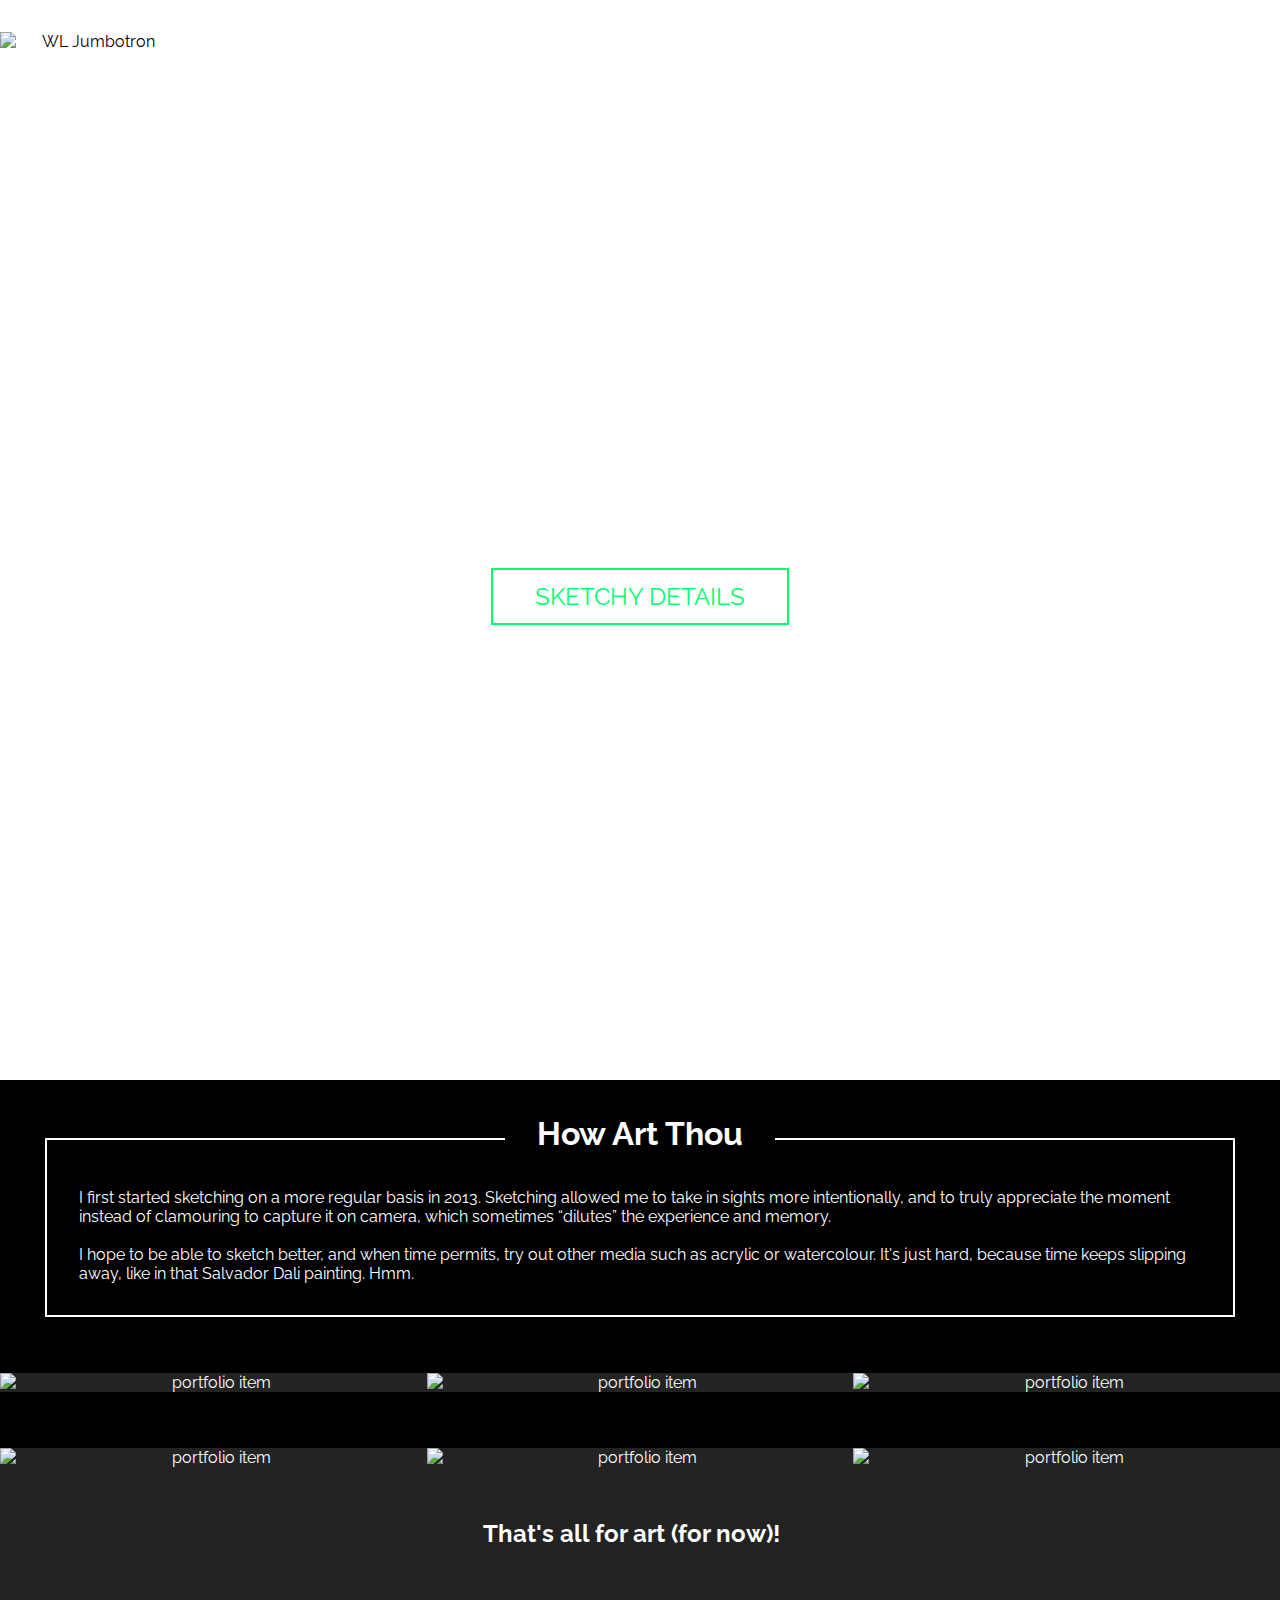
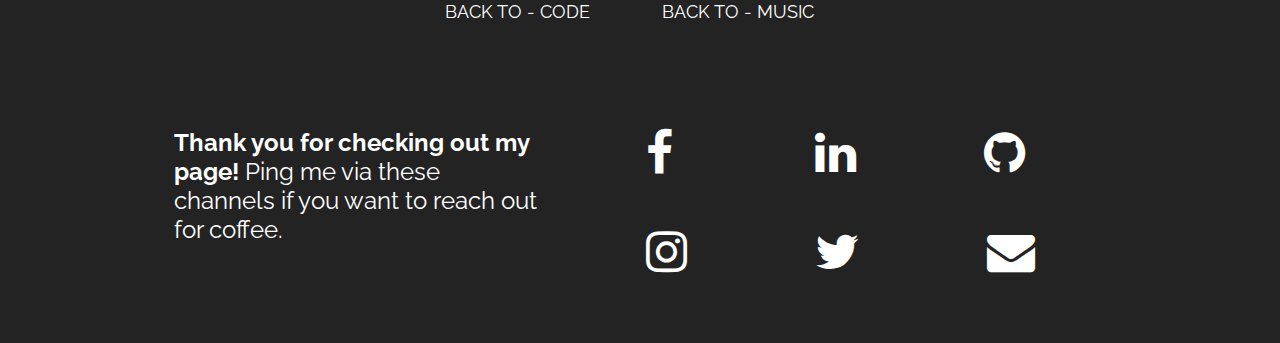
==== commit fdd24cc0: "sirved all images" ====
--- a/art-wl.html
+++ b/art-wl.html
@@ -6,6 +6,7 @@
     <meta name="viewport" content="width=device-width, initial-scale=1.0">
     <title>Weilie</title>
     <link href="styles-page-wl.css" rel="stylesheet" type="text/css">
+    <link rel="preload" as="image" href="https://chidnast.sirv.com/Images/art2.jpg">
     <link rel="stylesheet" href="https://cdnjs.cloudflare.com/ajax/libs/font-awesome/4.7.0/css/font-awesome.min.css">
 </head>
 
@@ -23,7 +24,7 @@
 <body>
 
     <header>
-        <img src="img/logo-green-nobg.png" alt="WL Jumbotron" class="logo" height="75" width="180">
+        <img src="https://chidnast.sirv.com/Images/logo-green-nobg.png" alt="WL Jumbotron" class="logo" height="75" width="180">
         <nav>
             <ul>
                 <li><a href="index.html">Home</a></li>
@@ -33,7 +34,7 @@
         </nav>
     </header>
 
-    <section class="home-hero-page" style="background-image: url(img/art2.jpg)">
+    <section class="home-hero-page" style="background-image: url(https://chidnast.sirv.com/Images/art2.jpg)">
         <div class="container">
             <h1 class="title">Personal portfolio.</h1>
             <p class="title-small"> Creating a more interesting world through music, art and computation.</p>
@@ -54,7 +55,7 @@
     <section class="portfolio" id="portfolio">
         <!--portfolio item 1-->
         <figure class="port-item" id="item1">
-            <img src="img/art/artfaculty/artfaccover.jpg" alt="portfolio item">
+            <img src="https://chidnast.sirv.com/Images/art//artfaculty/artfaccover.jpg" alt="portfolio item">
             <figcaption class="port-desc">
                 <p>The Art Faculty</b></p>
                 <a href="#popup1" class="button button-port button-small">View here</a>
@@ -63,7 +64,7 @@
 
         <!--portfolio item 2-->
         <figure class="port-item" id="item2">
-            <img src="img/art/jardin/jardincover.jpg" alt="portfolio item">
+            <img src="https://chidnast.sirv.com/Images/art//jardin/jardincover.jpg" alt="portfolio item">
             <figcaption class="port-desc">
                 <p>Jardin des Tuileries, 2014</b></p>
                 <a href="#popup2" class="button button-port button-small">View here</a>
@@ -72,7 +73,7 @@
 
         <!--portfolio item 3-->
         <figure class="port-item" id="item3">
-            <img src="img/art/jewel/jewelcover.jpg" alt="portfolio item">
+            <img src="https://chidnast.sirv.com/Images/art//jewel/jewelcover.jpg" alt="portfolio item">
             <figcaption class="port-desc">
                 <p>Changi Jewel, 2019</b></p>
                 <a href="#popup3" class="button button-port button-small">View here</a>
@@ -81,7 +82,7 @@
 
         <!--portfolio item 4-->
         <figure class="port-item" id="item4">
-            <img src="img/art/son/soncover.jpg" alt="portfolio item">
+            <img src="https://chidnast.sirv.com/Images/art//son/soncover.jpg" alt="portfolio item">
             <figcaption class="port-desc">
                 <p>Toddler, 2015</p>
                 <a href="#popup4" class="button button-port button-small">View here</a>
@@ -90,7 +91,7 @@
 
         <!--portfolio item 5-->
         <figure class="port-item" id="item5">
-            <img src="img/art/tongah/tongahcover.jpg" alt="portfolio item">
+            <img src="https://chidnast.sirv.com/Images/art//tongah/tongahcover.jpg" alt="portfolio item">
             <figcaption class="port-desc">
                 <p>Tong Ah Eating House, 2019</p>
                 <a href="#popup5" class="button button-port button-small">View here</a>
@@ -99,7 +100,7 @@
 
         <!--portfolio item 6-->
         <figure class="port-item" id="item6">
-            <img src="img/art/inequality/inequalitycover.jpg" alt="portfolio item">
+            <img src="https://chidnast.sirv.com/Images/art//inequality/inequalitycover.jpg" alt="portfolio item">
             <figcaption class="port-desc">
                 <p>Inequality, A Diptych, 2017</p>
                 <a href="#popup6" class="button button-port button-small">View here</a>
@@ -116,7 +117,7 @@
                 <a class="close" href="#item2" onclick="canscroll()">&times;</a>
                 <div class="content">
                     <div class="content-try">
-                        <img src="img/art/artfaculty/artfaculty.jpg" width=80%>
+                        <img src="https://chidnast.sirv.com/Images/art//artfaculty/artfaculty.jpg" width=80%>
                     </div>
                     <br><br>I made this sketch on a leisurely Saturday afternoon at the Art Faculty in August 2018. The
                     Art Faculty is an enterprise by the Autism Resource Centre, providing opportunities to youth with
@@ -132,7 +133,7 @@
                 <a class="close" href="#item3" onclick="canscroll()">&times;</a>
                 <div class="content">
                     <div class="content-try">
-                        <img src="img/art/jardin/jardin.jpg" width=80%>
+                        <img src="https://chidnast.sirv.com/Images/art//jardin/jardin.jpg" width=80%>
                     </div>
                     <br><br>People-watching at the Jardin des Tuileries, Paris, 2014. Had the freshest picnic in my life
                     ever.
@@ -148,7 +149,7 @@
                 <a class="close" href="#item4" onclick="canscroll()">&times;</a>
                 <div class="content">
                     <div class="content-try">
-                        <img src="img/art/jewel/jewel2.jpg" width=80%>
+                        <img src="https://chidnast.sirv.com/Images/art//jewel/jewel2.jpg" width=80%>
                     </div>
                     <br>
                     <br>Changi Jewel opened its doors to visitors in April 2019. I had a restful afternoon taking in the
@@ -164,7 +165,7 @@
                 <a class="close" href="#item5" onclick="canscroll()">&times;</a>
                 <div class="content">
                     <div class="content-try">
-                        <img src="img/art/son/son.jpg" width= 80%>
+                        <img src="https://chidnast.sirv.com/Images/art//son/son.jpg" width= 80%>
                     </div>
                     <br>
                     <br>My friend Karthik had his firstborn child in 2015 and I made a sketch of him.
@@ -178,7 +179,7 @@
                 <a class="close" href="#item6" onclick="canscroll()">&times;</a>
                 <div class="content">
                     <div class="content-try">
-                        <img src="img/art/tongah/TongAh1.jpeg" width= 80%>
+                        <img src="https://chidnast.sirv.com/Images/art//tongah/TongAh1.jpeg" width= 80%>
                     </div>
                     <br>
                     <br>An iconic building at Tanjong Pagar. Tong Ah Eating House is home to Potato Head Folk, an interesting burger place and rooftop bar.
@@ -193,7 +194,7 @@
                 <a class="close" href="#item7" onclick="canscroll()">&times;</a>
                 <div class="content">
                     <div class="content-try">
-                        <img src="img/art/inequality/inequality.jpg" width= 80%>
+                        <img src="https://chidnast.sirv.com/Images/art//inequality/inequality.jpg" width= 80%>
                     </div>
                     <br>
                     <br>As a sociology student, I have always been very intrigued by inequality. This diptych was birthed out of that interest. 
@@ -203,85 +204,7 @@
             </div>
         </div>
 
-        <div id="popup7" class="overlay">
-            <div class="popup">
-                <h2>SchemesSG, a mobile <br>assistance directory</h2>
-                <a class="close" href="#item8" onclick="canscroll()">&times;</a>
-                <div class="content">
-                    SchemesSG is a mobile app built with React Native. It is a directory of various help schemes
-                    available in Singapore, inclusive of both government schemes as well as those by private bodies or
-                    NGOs.
-                    <br><br>
-                    Although many government apps already exist to provide info on assistance, I felt that there was a
-                    gap in information regarding schemes disbursed at the private or local level, say by charitable
-                    organisations, individuals or even Members of Parliament. Hence I built a proof-of-concept directory
-                    as follows:
-                    <br><br>
-                    <br>
-                    <div class="content-try">
-                        <img src="img/code/schemessg/ezgif-info.gif" height=55%>
-                    </div>
-                    <br><br>
-                    The app also sports a simple "Add to Favourites" function made with Redux. This allows the user to
-                    go back to saved schemes for further follow-up.
-                    <br><br>
-                    <br>
-                    <div class="content-try">
-                        <img src="img/code/schemessg/ezgif-fav.gif" height=55%>
-                    </div>
-                    <br><br>
-                    I am exploring the possibility of integrating the app with a database which can be updated regularly
-                    with new scheme listings and information. Currently I am toying around with Firebase, but if you
-                    know of a better solution, please reach out to me!
-                    <br><br>
-                    <div class="content-try">
-                        <a href="#contact" target="_blank" class="button button-port">Reach out to me</a>
-                    </div>
-                    <br>
-                </div>
-            </div>
-        </div>
-
-        <div id="popup8" class="overlay">
-            <div class="popup">
-                <h2>The UX Diaries - A UX<br>review journal</h2>
-                <a class="close" href="#footer" onclick="canscroll()">&times;</a>
-                <div class="content">
-                    The UX Diaries is a journal where I record my experience and reflections of using government apps.
-                    It also details how I, as a user, would like to see these apps evolve.
-                    <br><br>
-                    Built using ReactJS, I have recorded my thoughts of about 12 apps:
-                    <br><br>
-                    <div class="content-try">
-                        <img src="img/code/uxdiaries/appcollection.png" width=75%>
-                    </div>
-                    <br>
-                    In the journal, I address 3 key areas for each app: 1) what I think users want to do through the
-                    app, 2) what the organisation is trying to achieve, and 3) how behavioural science can inform the
-                    roadmapping of features. These thought experiments help me establish design sensibilities and become
-                    more acute of my own needs as a user.
-                    <br><br>
-                    <br>
-                    <div class="content-try">
-                        <img src="img/code/uxdiaries/example.png" width=75%>
-                    </div>
-                    While I could have used a ready-made site editor, building this journal from scratch also helped me
-                    appreciate the complexities that go behind planning even a simple page. Mad kudos to dedicated React
-                    developers!
-                    <br><br>
-                    <div class="content-try">
-                        <img src="img/code/uxdiaries/componentmap.png" width=75%>
-                    </div>
-                    I'll be publishing the site soon once I create more reviews and thought experiments!
-                    <br><br>
-                    <div class="content-try">
-                        <a href="#footer" class="button button-port">Close</a>
-                    </div>
-                    <br>
-                </div>
-            </div>
-        </div>
-
+        
     </section>
 
     <section>
@@ -299,9 +222,9 @@
     </section>
 
     <section class="other-segments">
-        <h2>For now, that's all for code!</h2>
-        <a href="music-wl.html" class="button-others">See my music</a>
-        <a href="art-wl.html" class="button-others">See my art</a>
+        <h2>That's all for art (for now)!</h2>
+        <a href="code-wl.html" class="button-others">Back to - code</a>
+        <a href="music-wl.html" class="button-others">Back to - music</a>
     </section>
 
     <footer id="footer">
--- a/styles-page-wl.css
+++ b/styles-page-wl.css
@@ -15,7 +15,7 @@
 
 body::after{
 	position:absolute; width:0; height:0; overflow:hidden; z-index:-1;
-	content:url(img/codebanner2-min.jpg) url(img/musicbanner.jpg) url(img/art2.jpg);
+	content:url(https://chidnast.sirv.com/Images/codebanner2-min.jpg) url(https://chidnast.sirv.com/Images/music/banner.jpg) url(https://chidnast.sirv.com/Images/art/2.jpg);
   }
   
 
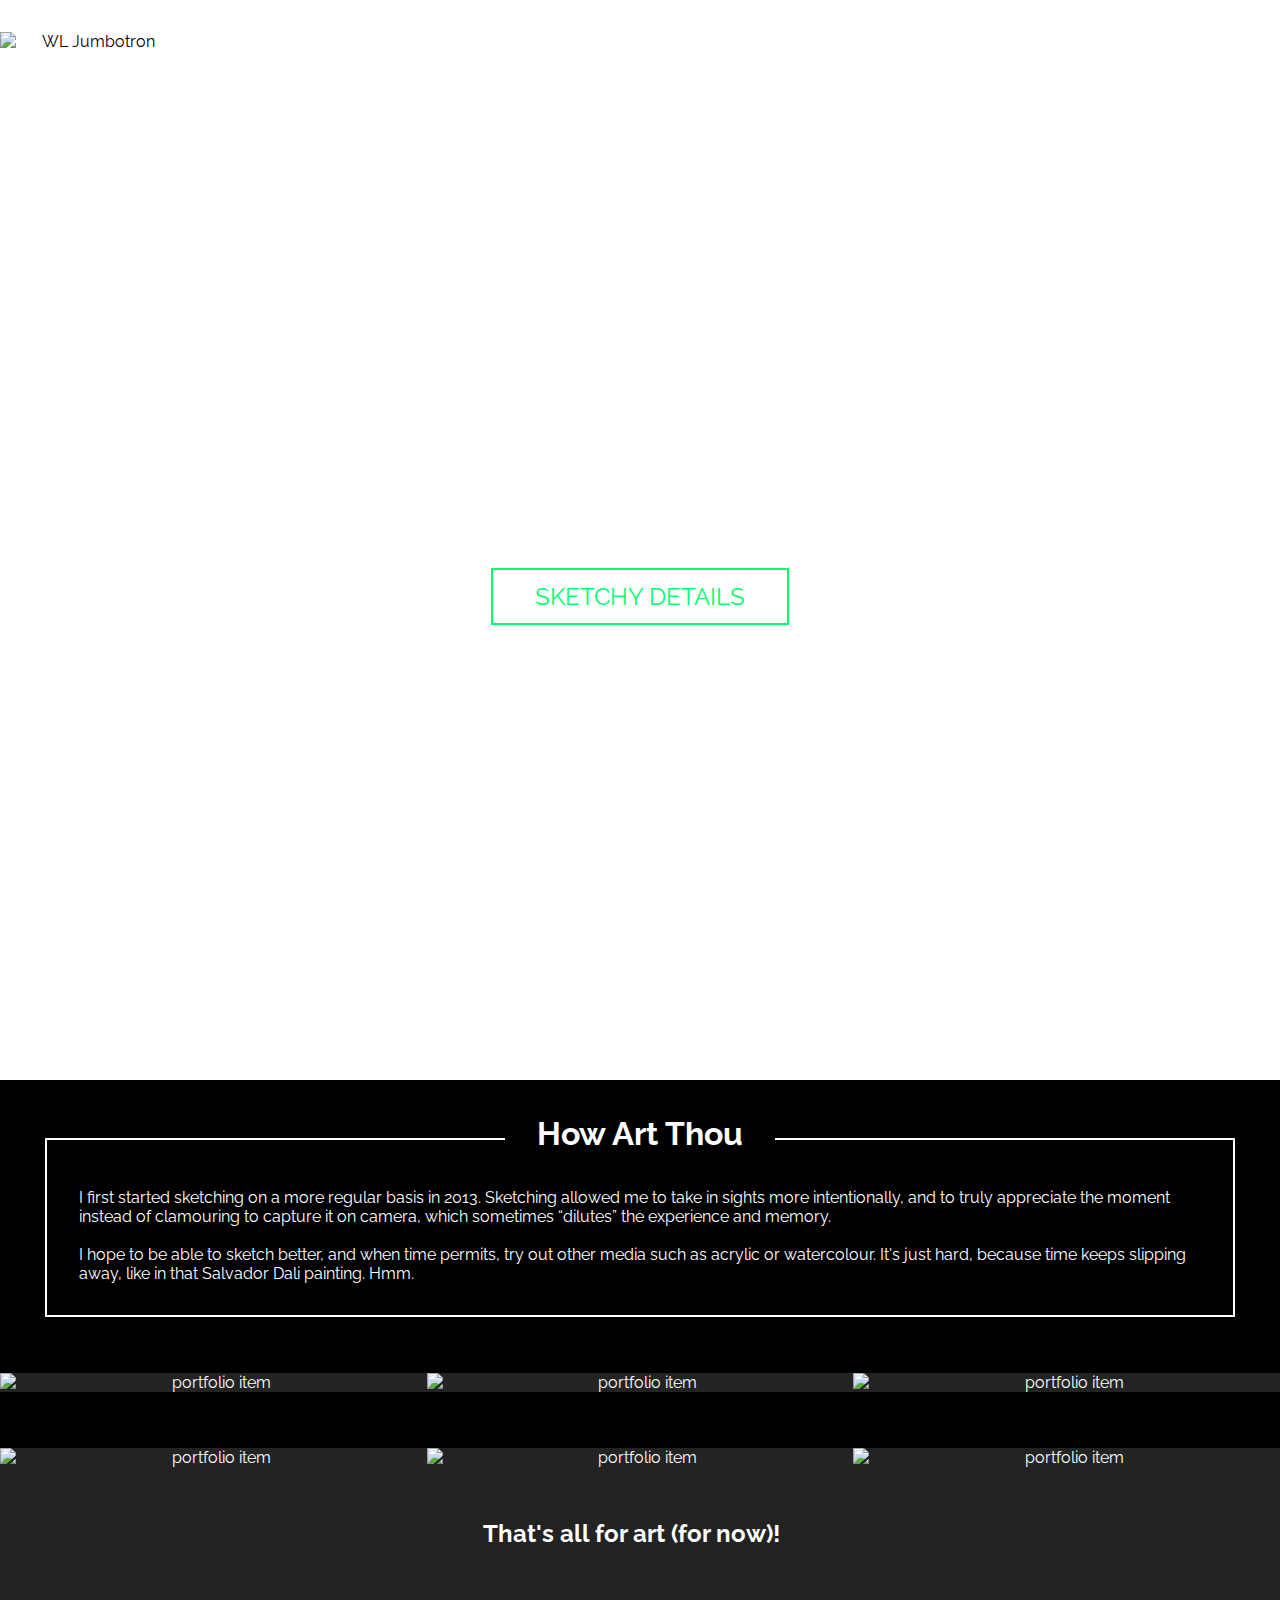
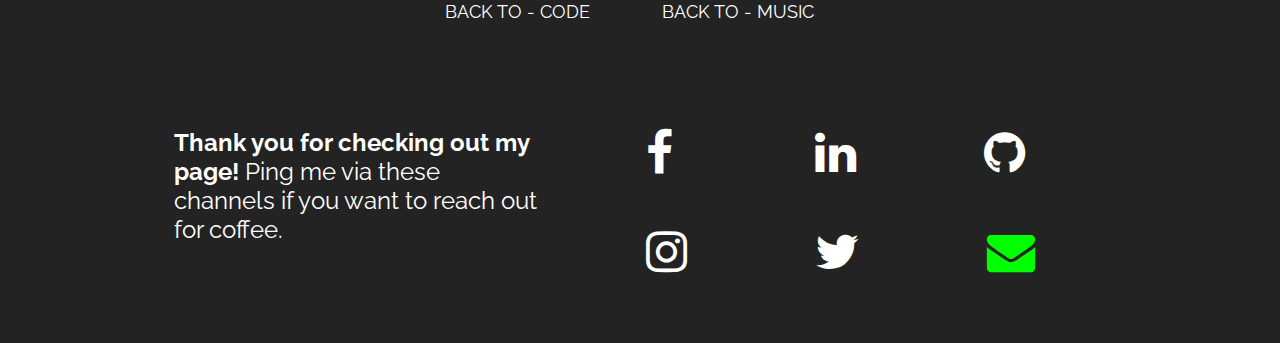
==== commit 98c2645c: "updated scrolling for art page" ====
--- a/art-wl.html
+++ b/art-wl.html
@@ -58,7 +58,7 @@
             <img src="https://chidnast.sirv.com/Images/art//artfaculty/artfaccover.jpg" alt="portfolio item">
             <figcaption class="port-desc">
                 <p>The Art Faculty</b></p>
-                <a href="#popup1" class="button button-port button-small">View here</a>
+                <a href="#popup1" class="button button-port button-small" onclick="noscroll()">View here</a>
             </figcaption>
         </figure>
 
@@ -67,7 +67,7 @@
             <img src="https://chidnast.sirv.com/Images/art//jardin/jardincover.jpg" alt="portfolio item">
             <figcaption class="port-desc">
                 <p>Jardin des Tuileries, 2014</b></p>
-                <a href="#popup2" class="button button-port button-small">View here</a>
+                <a href="#popup2" class="button button-port button-small" onclick="noscroll()">View here</a>
             </figcaption>
         </figure>
 
@@ -76,7 +76,7 @@
             <img src="https://chidnast.sirv.com/Images/art//jewel/jewelcover.jpg" alt="portfolio item">
             <figcaption class="port-desc">
                 <p>Changi Jewel, 2019</b></p>
-                <a href="#popup3" class="button button-port button-small">View here</a>
+                <a href="#popup3" class="button button-port button-small" onclick="noscroll()">View here</a>
             </figcaption>
         </figure>
 
@@ -85,7 +85,7 @@
             <img src="https://chidnast.sirv.com/Images/art//son/soncover.jpg" alt="portfolio item">
             <figcaption class="port-desc">
                 <p>Toddler, 2015</p>
-                <a href="#popup4" class="button button-port button-small">View here</a>
+                <a href="#popup4" class="button button-port button-small" onclick="noscroll()">View here</a>
             </figcaption>
         </figure>
 
@@ -94,7 +94,7 @@
             <img src="https://chidnast.sirv.com/Images/art//tongah/tongahcover.jpg" alt="portfolio item">
             <figcaption class="port-desc">
                 <p>Tong Ah Eating House, 2019</p>
-                <a href="#popup5" class="button button-port button-small">View here</a>
+                <a href="#popup5" class="button button-port button-small" onclick="noscroll()">View here</a>
             </figcaption>
         </figure>
 
@@ -103,7 +103,7 @@
             <img src="https://chidnast.sirv.com/Images/art//inequality/inequalitycover.jpg" alt="portfolio item">
             <figcaption class="port-desc">
                 <p>Inequality, A Diptych, 2017</p>
-                <a href="#popup6" class="button button-port button-small">View here</a>
+                <a href="#popup6" class="button button-port button-small" onclick="noscroll()">View here</a>
             </figcaption>
         </figure>
     </section>
--- a/styles-page-wl.css
+++ b/styles-page-wl.css
@@ -15,7 +15,7 @@
 
 body::after{
 	position:absolute; width:0; height:0; overflow:hidden; z-index:-1;
-	content:url(https://chidnast.sirv.com/Images/codebanner2-min.jpg) url(https://chidnast.sirv.com/Images/music/banner.jpg) url(https://chidnast.sirv.com/Images/art/2.jpg);
+	content:url(https://chidnast.sirv.com/Images/codebanner2-min.jpg) url(img/musicbanner.jpg) url(https://chidnast.sirv.com/Images/art/2.jpg);
   }
   
 
@@ -586,7 +586,7 @@
 
 .fa-envelope {
 	background: #232323;
-	color: #FFF;
+	color: #00FF00;
 }
 
 /* Only for music
